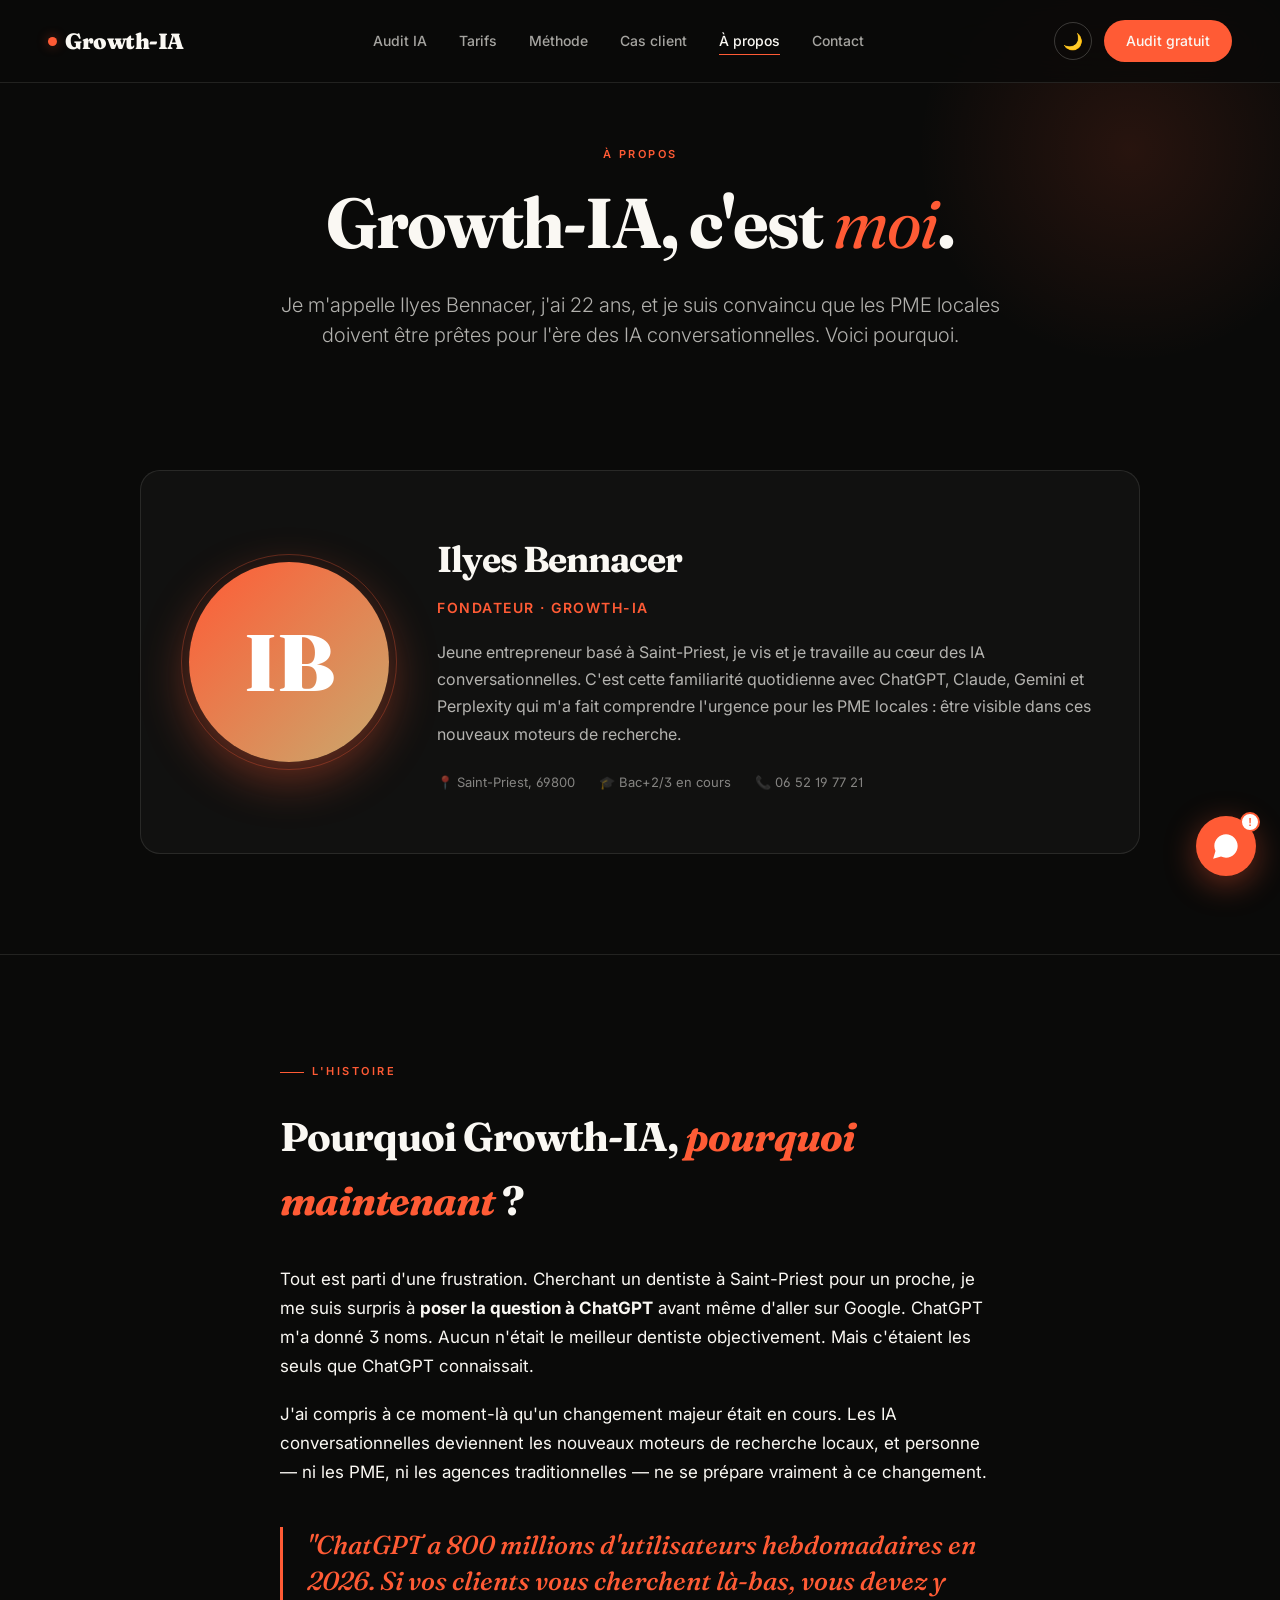
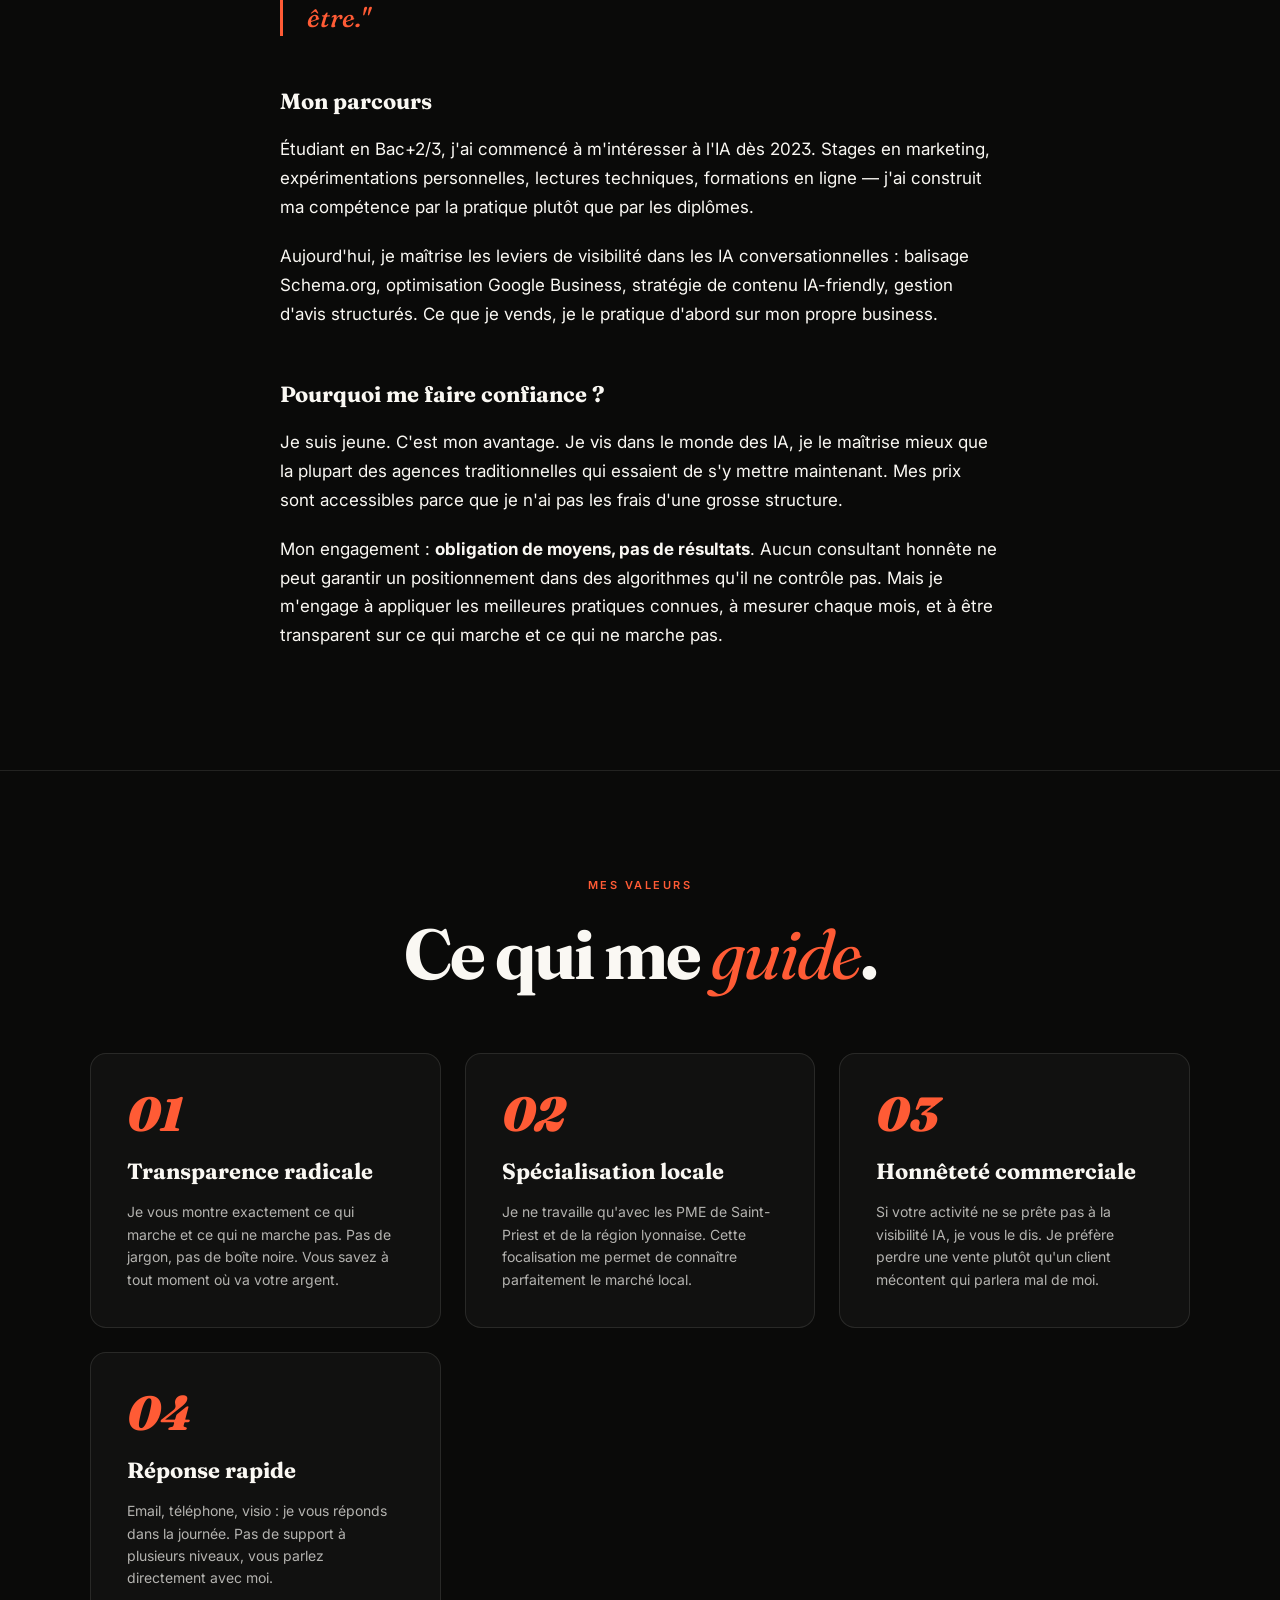
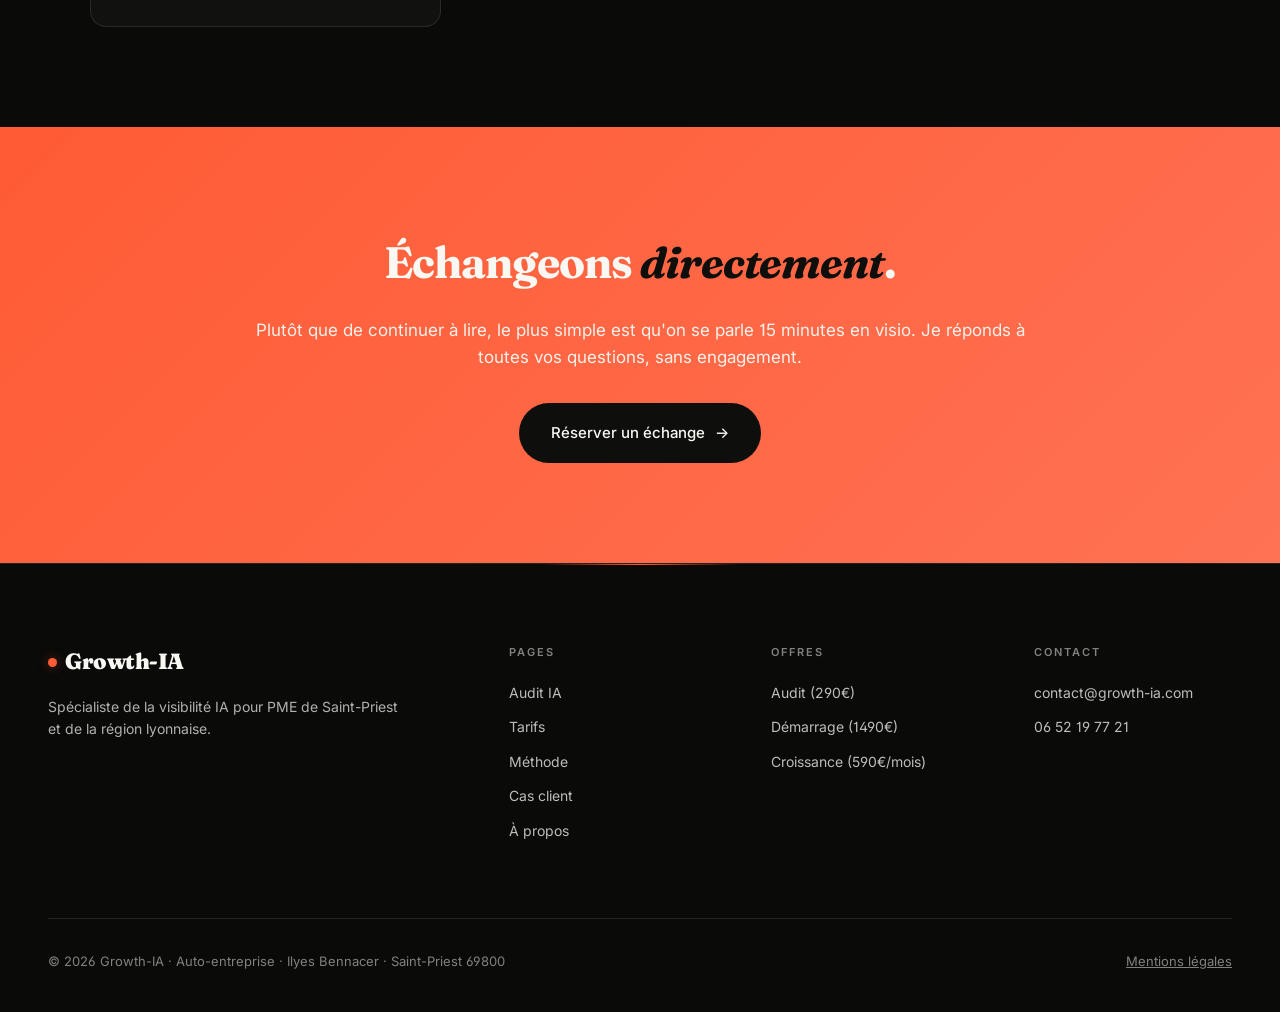
==== apropos.html @ a91853ff "V3" ====
<!DOCTYPE html>
<html lang="fr">
<head>
<meta charset="UTF-8">
<meta name="viewport" content="width=device-width, initial-scale=1.0">
<title>À propos · Growth-IA</title>
<meta name="description" content="Ilyes Bennacer, fondateur de Growth-IA. L'histoire d'un jeune entrepreneur passionné par la visibilité IA des PME.">
<link rel="icon" href="data:image/svg+xml,<svg xmlns=%22http://www.w3.org/2000/svg%22 viewBox=%220 0 100 100%22><circle cx=%2250%22 cy=%2250%22 r=%2240%22 fill=%22%23ff5b35%22/></svg>">
<link rel="preconnect" href="https://fonts.googleapis.com">
<link rel="preconnect" href="https://fonts.gstatic.com" crossorigin>
<link href="https://fonts.googleapis.com/css2?family=Fraunces:opsz,wght@9..144,400;9..144,500;9..144,700;9..144,900&family=Inter:wght@300;400;500;600&family=JetBrains+Mono:wght@400;500&display=swap" rel="stylesheet">
<link rel="stylesheet" href="styles.css">
<style>
.about-hero {
  padding: 140px 48px 60px;
  background: var(--bg);
  position: relative;
  overflow: hidden;
}
.about-hero::before {
  content: '';
  position: absolute;
  top: -100px; right: -100px;
  width: 500px; height: 500px;
  background: radial-gradient(circle, var(--accent-soft), transparent 60%);
  pointer-events: none;
}
.about-hero-content {
  max-width: 900px;
  margin: 0 auto;
  text-align: center;
  position: relative;
}

.founder-card {
  max-width: 1000px;
  margin: 60px auto 100px;
  padding: 0 48px;
  background: var(--bg-card);
  border: 1px solid var(--border);
  border-radius: 20px;
  padding: 60px 48px;
  display: grid;
  grid-template-columns: 200px 1fr;
  gap: 48px;
  align-items: center;
}
.founder-avatar {
  width: 200px; height: 200px;
  border-radius: 50%;
  background: linear-gradient(135deg, var(--accent), var(--gold));
  display: flex;
  align-items: center;
  justify-content: center;
  font-family: 'Fraunces', serif;
  font-size: 80px;
  font-weight: 900;
  color: white;
  position: relative;
  box-shadow: 0 16px 48px var(--accent-glow);
}
.founder-avatar::after {
  content: '';
  position: absolute;
  inset: -8px;
  border: 1px solid var(--accent);
  border-radius: 50%;
  opacity: 0.3;
}
.founder-info h2 {
  font-family: 'Fraunces', serif;
  font-size: 36px;
  font-weight: 700;
  margin-bottom: 8px;
  letter-spacing: -1px;
  color: var(--ink);
}
.founder-role {
  font-size: 14px;
  color: var(--accent);
  letter-spacing: 1.5px;
  text-transform: uppercase;
  font-weight: 600;
  margin-bottom: 20px;
}
.founder-bio {
  font-size: 16px;
  line-height: 1.7;
  color: var(--ink-soft);
  margin-bottom: 24px;
}
.founder-meta {
  display: flex;
  gap: 24px;
  flex-wrap: wrap;
  font-size: 13px;
  color: var(--ink-mute);
}
.founder-meta span { display: flex; align-items: center; gap: 8px; }

.story-section {
  padding: 100px 48px;
  background: var(--bg);
  border-top: 1px solid var(--border);
}
.story-content {
  max-width: 720px;
  margin: 0 auto;
}
.story-content h2 {
  font-family: 'Fraunces', serif;
  font-size: 40px;
  margin-bottom: 32px;
  letter-spacing: -1px;
  color: var(--ink);
}
.story-content h2 em { color: var(--accent); font-style: italic; }
.story-content h3 {
  font-family: 'Fraunces', serif;
  font-size: 22px;
  margin-top: 48px;
  margin-bottom: 16px;
  color: var(--ink);
}
.story-content p {
  font-size: 17px;
  line-height: 1.7;
  color: var(--ink);
  margin-bottom: 20px;
}
.story-content p strong { color: var(--ink); }
.story-pullquote {
  font-family: 'Fraunces', serif;
  font-size: 26px;
  line-height: 1.4;
  font-style: italic;
  color: var(--accent);
  border-left: 3px solid var(--accent);
  padding-left: 24px;
  margin: 40px 0;
  font-weight: 500;
}

.values-section {
  padding: 100px 48px;
  background: var(--bg);
  border-top: 1px solid var(--border);
}
.values-grid {
  max-width: 1100px;
  margin: 64px auto 0;
  display: grid;
  grid-template-columns: repeat(auto-fit, minmax(280px, 1fr));
  gap: 24px;
}
.value-card {
  background: var(--bg-card);
  border: 1px solid var(--border);
  padding: 36px;
  border-radius: 16px;
  transition: all 0.3s;
}
.value-card:hover {
  border-color: var(--accent);
  transform: translateY(-4px);
}
.value-card-icon {
  font-family: 'Fraunces', serif;
  font-size: 48px;
  font-style: italic;
  font-weight: 900;
  color: var(--accent);
  line-height: 1;
  margin-bottom: 16px;
}
.value-card h4 {
  font-family: 'Fraunces', serif;
  font-size: 22px;
  margin-bottom: 12px;
  color: var(--ink);
}
.value-card p {
  font-size: 14px;
  color: var(--ink-soft);
  line-height: 1.6;
}

.cta-final {
  padding: 100px 48px;
  background: linear-gradient(135deg, var(--accent), #ff7253);
  text-align: center;
}
.cta-final h2 {
  font-family: 'Fraunces', serif;
  font-size: 44px;
  color: #faf8f3;
  margin-bottom: 20px;
  letter-spacing: -1px;
}
.cta-final h2 em { color: #0e0e0c; font-style: italic; }
.cta-final p {
  color: rgba(250,248,243,0.95);
  font-size: 17px;
  margin-bottom: 32px;
}

@media (max-width: 768px) {
  .founder-card { grid-template-columns: 1fr; gap: 32px; padding: 40px 24px; text-align: center; }
  .founder-avatar { margin: 0 auto; }
  .founder-meta { justify-content: center; }
  .about-hero, .story-section, .values-section, .cta-final { padding-left: 20px; padding-right: 20px; }
}
</style>
</head>
<body>
<div class="scroll-progress" id="scrollProgress"></div>
<nav id="nav">
  <a href="index.html" class="logo"><span class="logo-dot"></span>Growth-IA</a>
  <ul class="nav-links" id="navLinks">
    <li><a href="audit.html">Audit IA</a></li>
    <li><a href="tarifs.html">Tarifs</a></li>
    <li><a href="methode.html">Méthode</a></li>
    <li><a href="cas-client.html">Cas client</a></li>
    <li><a href="apropos.html" class="active">À propos</a></li>
    <li><a href="contact.html">Contact</a></li>
  </ul>
  <div class="nav-actions">
    <button class="theme-toggle" id="themeToggle"><span class="icon-moon">🌙</span><span class="icon-sun">☀️</span></button>
    <a href="contact.html" class="cta-nav">Audit gratuit</a>
    <button class="menu-toggle">☰</button>
  </div>
</nav>

<section class="about-hero">
  <div class="about-hero-content">
    <div class="section-label fade-in" style="display: inline-block;">À propos</div>
    <h1 class="page-title fade-in">Growth-IA, c'est <em>moi</em>.</h1>
    <p class="page-hero-subtitle fade-in" style="margin: 0 auto;">Je m'appelle Ilyes Bennacer, j'ai 22 ans, et je suis convaincu que les PME locales doivent être prêtes pour l'ère des IA conversationnelles. Voici pourquoi.</p>
  </div>
</section>

<div class="founder-card fade-in">
  <div class="founder-avatar">IB</div>
  <div class="founder-info">
    <h2>Ilyes Bennacer</h2>
    <div class="founder-role">Fondateur · Growth-IA</div>
    <p class="founder-bio">
      Jeune entrepreneur basé à Saint-Priest, je vis et je travaille au cœur des IA conversationnelles. C'est cette familiarité quotidienne avec ChatGPT, Claude, Gemini et Perplexity qui m'a fait comprendre l'urgence pour les PME locales : être visible dans ces nouveaux moteurs de recherche.
    </p>
    <div class="founder-meta">
      <span>📍 Saint-Priest, 69800</span>
      <span>🎓 Bac+2/3 en cours</span>
      <span>📞 06 52 19 77 21</span>
    </div>
  </div>
</div>

<section class="story-section">
  <div class="story-content">
    <div class="section-label fade-in">L'histoire</div>
    <h2 class="fade-in">Pourquoi Growth-IA, <em>pourquoi maintenant</em> ?</h2>
    
    <p class="fade-in">Tout est parti d'une frustration. Cherchant un dentiste à Saint-Priest pour un proche, je me suis surpris à <strong>poser la question à ChatGPT</strong> avant même d'aller sur Google. ChatGPT m'a donné 3 noms. Aucun n'était le meilleur dentiste objectivement. Mais c'étaient les seuls que ChatGPT connaissait.</p>
    
    <p class="fade-in">J'ai compris à ce moment-là qu'un changement majeur était en cours. Les IA conversationnelles deviennent les nouveaux moteurs de recherche locaux, et personne — ni les PME, ni les agences traditionnelles — ne se prépare vraiment à ce changement.</p>
    
    <div class="story-pullquote fade-in">
      "ChatGPT a 800 millions d'utilisateurs hebdomadaires en 2026. Si vos clients vous cherchent là-bas, vous devez y être."
    </div>
    
    <h3 class="fade-in">Mon parcours</h3>
    
    <p class="fade-in">Étudiant en Bac+2/3, j'ai commencé à m'intéresser à l'IA dès 2023. Stages en marketing, expérimentations personnelles, lectures techniques, formations en ligne — j'ai construit ma compétence par la pratique plutôt que par les diplômes.</p>
    
    <p class="fade-in">Aujourd'hui, je maîtrise les leviers de visibilité dans les IA conversationnelles : balisage Schema.org, optimisation Google Business, stratégie de contenu IA-friendly, gestion d'avis structurés. Ce que je vends, je le pratique d'abord sur mon propre business.</p>
    
    <h3 class="fade-in">Pourquoi me faire confiance ?</h3>
    
    <p class="fade-in">Je suis jeune. C'est mon avantage. Je vis dans le monde des IA, je le maîtrise mieux que la plupart des agences traditionnelles qui essaient de s'y mettre maintenant. Mes prix sont accessibles parce que je n'ai pas les frais d'une grosse structure.</p>
    
    <p class="fade-in">Mon engagement : <strong>obligation de moyens, pas de résultats</strong>. Aucun consultant honnête ne peut garantir un positionnement dans des algorithmes qu'il ne contrôle pas. Mais je m'engage à appliquer les meilleures pratiques connues, à mesurer chaque mois, et à être transparent sur ce qui marche et ce qui ne marche pas.</p>
  </div>
</section>

<section class="values-section">
  <div style="max-width: 1100px; margin: 0 auto; text-align: center;">
    <div class="section-label fade-in" style="display: inline-block;">Mes valeurs</div>
    <h2 class="section-title fade-in">Ce qui me <em>guide</em>.</h2>
  </div>
  <div class="values-grid">
    <div class="value-card fade-in">
      <div class="value-card-icon">01</div>
      <h4>Transparence radicale</h4>
      <p>Je vous montre exactement ce qui marche et ce qui ne marche pas. Pas de jargon, pas de boîte noire. Vous savez à tout moment où va votre argent.</p>
    </div>
    <div class="value-card fade-in">
      <div class="value-card-icon">02</div>
      <h4>Spécialisation locale</h4>
      <p>Je ne travaille qu'avec les PME de Saint-Priest et de la région lyonnaise. Cette focalisation me permet de connaître parfaitement le marché local.</p>
    </div>
    <div class="value-card fade-in">
      <div class="value-card-icon">03</div>
      <h4>Honnêteté commerciale</h4>
      <p>Si votre activité ne se prête pas à la visibilité IA, je vous le dis. Je préfère perdre une vente plutôt qu'un client mécontent qui parlera mal de moi.</p>
    </div>
    <div class="value-card fade-in">
      <div class="value-card-icon">04</div>
      <h4>Réponse rapide</h4>
      <p>Email, téléphone, visio : je vous réponds dans la journée. Pas de support à plusieurs niveaux, vous parlez directement avec moi.</p>
    </div>
  </div>
</section>

<section class="cta-final">
  <div style="max-width: 800px; margin: 0 auto;">
    <h2>Échangeons <em>directement</em>.</h2>
    <p>Plutôt que de continuer à lire, le plus simple est qu'on se parle 15 minutes en visio. Je réponds à toutes vos questions, sans engagement.</p>
    <a href="contact.html" class="btn-primary" style="background: #0e0e0c; color: #faf8f3;">
      Réserver un échange <span>→</span>
    </a>
  </div>
</section>

<footer>
  <div class="footer-content">
    <div>
      <a href="index.html" class="logo" style="margin-bottom: 16px;"><span class="logo-dot"></span>Growth-IA</a>
      <p class="footer-brand">Spécialiste de la visibilité IA pour PME de Saint-Priest et de la région lyonnaise.</p>
    </div>
    <div class="footer-col"><h4>Pages</h4><a href="audit.html">Audit IA</a><a href="tarifs.html">Tarifs</a><a href="methode.html">Méthode</a><a href="cas-client.html">Cas client</a><a href="apropos.html">À propos</a></div>
    <div class="footer-col"><h4>Offres</h4><a href="tarifs.html#audit">Audit (290€)</a><a href="tarifs.html#demarrage">Démarrage (1490€)</a><a href="tarifs.html#croissance">Croissance (590€/mois)</a></div>
    <div class="footer-col"><h4>Contact</h4><a href="mailto:contact@growth-ia.com">contact@growth-ia.com</a><a href="tel:0652197721">06 52 19 77 21</a></div>
  </div>
  <div class="footer-bottom">
    <span>© 2026 Growth-IA · Auto-entreprise · Ilyes Bennacer · Saint-Priest 69800</span>
    <span><a href="mentions.html" style="color: inherit;">Mentions légales</a></span>
  </div>
</footer>

<button class="chat-bubble-trigger" id="chatTrigger"><svg viewBox="0 0 24 24"><path d="M12 2C6.48 2 2 6.48 2 12c0 1.54.36 3 .97 4.29L1 23l6.71-1.97C9 21.64 10.46 22 12 22h.01c5.52 0 10-4.48 10-10S17.52 2 12 2z"/></svg><span class="chat-badge" id="chatBadge">!</span></button>
<div class="chat-window" id="chatWindow">
  <div class="chat-header"><div class="chat-avatar-bot">G</div><div class="chat-header-info"><div class="name">Assistant Growth-IA</div><div class="status">En ligne · Réponse instantanée</div></div></div>
  <div class="chat-messages" id="chatMessages"></div>
  <div class="chat-typing" id="chatTyping"><span></span><span></span><span></span></div>
  <div class="chat-suggestions" id="chatSuggestions" style="display: none;"></div>
  <div class="chat-input-wrap"><input type="text" class="chat-input" id="chatInput" placeholder="Posez votre question..."><button class="chat-send" id="chatSend">→</button></div>
</div>
<script src="script.js"></script>
</body>
</html>
---- styles.css ----
/* ==========================================================================
   GROWTH-IA · STYLES V4
   Système de design : sombre/orange premium avec mode clair switchable
   ========================================================================== */

:root {
  /* Couleurs sombres (par défaut) */
  --bg: #0a0a09;
  --bg-elev: #15151200;
  --bg-card: rgba(250,248,243,0.03);
  --ink: #faf8f3;
  --ink-soft: rgba(250,248,243,0.7);
  --ink-mute: rgba(250,248,243,0.5);
  --border: rgba(250,248,243,0.1);
  --border-strong: rgba(250,248,243,0.2);
  --accent: #ff5b35;
  --accent-soft: rgba(255,91,53,0.12);
  --accent-glow: rgba(255,91,53,0.4);
  --gold: #c9a96e;
  --green: #10b981;
  --red: #ef4444;
  --yellow: #fbbf24;
  --grid: rgba(250,248,243,0.04);
  --paper: #faf8f3;
  --shadow-glow: 0 24px 60px rgba(255,91,53,0.15);
  --shadow-card: 0 4px 16px rgba(0,0,0,0.3);
}

/* Mode clair */
:root[data-theme="light"] {
  --bg: #faf8f3;
  --bg-elev: #ffffff;
  --bg-card: #ffffff;
  --ink: #0a0a09;
  --ink-soft: rgba(10,10,9,0.75);
  --ink-mute: rgba(10,10,9,0.5);
  --border: rgba(10,10,9,0.08);
  --border-strong: rgba(10,10,9,0.15);
  --accent: #e63d18;
  --accent-soft: rgba(230,61,24,0.08);
  --accent-glow: rgba(230,61,24,0.3);
  --grid: rgba(10,10,9,0.03);
  --paper: #ffffff;
  --shadow-glow: 0 24px 60px rgba(230,61,24,0.1);
  --shadow-card: 0 4px 16px rgba(10,10,9,0.06);
}

* { margin: 0; padding: 0; box-sizing: border-box; }
html { scroll-behavior: smooth; }
html, body { background: var(--bg); }

body {
  font-family: 'Inter', -apple-system, BlinkMacSystemFont, sans-serif;
  background: var(--bg);
  color: var(--ink);
  line-height: 1.6;
  font-weight: 400;
  overflow-x: hidden;
  transition: background 0.3s ease, color 0.3s ease;
  font-feature-settings: "ss01", "cv01";
}

.serif { font-family: 'Fraunces', 'Playfair Display', Georgia, serif; }
.mono { font-family: 'JetBrains Mono', monospace; }

::selection { background: var(--accent); color: var(--paper); }

/* ==========================================================================
   SCROLL PROGRESS
   ========================================================================== */
.scroll-progress {
  position: fixed;
  top: 0; left: 0;
  height: 2px;
  background: linear-gradient(90deg, var(--accent), #ff8c66);
  z-index: 1000;
  width: 0%;
  transition: width 0.1s;
  box-shadow: 0 0 8px var(--accent-glow);
}

/* ==========================================================================
   NAVIGATION
   ========================================================================== */
nav {
  position: fixed;
  top: 0; left: 0; right: 0;
  z-index: 100;
  padding: 20px 48px;
  display: flex;
  justify-content: space-between;
  align-items: center;
  background: color-mix(in srgb, var(--bg) 85%, transparent);
  backdrop-filter: blur(20px) saturate(180%);
  -webkit-backdrop-filter: blur(20px) saturate(180%);
  border-bottom: 1px solid var(--border);
  transition: padding 0.3s, background 0.3s;
}
nav.scrolled { padding: 14px 48px; }

.logo {
  font-family: 'Fraunces', serif;
  font-weight: 900;
  font-size: 22px;
  letter-spacing: -0.5px;
  color: var(--ink);
  text-decoration: none;
  display: flex;
  align-items: center;
  gap: 8px;
}
.logo-dot {
  width: 9px;
  height: 9px;
  background: var(--accent);
  border-radius: 50%;
  animation: pulse 2.5s infinite;
  box-shadow: 0 0 12px var(--accent-glow);
}
@keyframes pulse {
  0%, 100% { opacity: 1; transform: scale(1); }
  50% { opacity: 0.6; transform: scale(1.4); }
}

.nav-links {
  display: flex;
  gap: 32px;
  list-style: none;
}
.nav-links a {
  color: var(--ink);
  text-decoration: none;
  font-size: 14px;
  font-weight: 500;
  opacity: 0.65;
  transition: opacity 0.2s;
  position: relative;
}
.nav-links a:hover, .nav-links a.active { opacity: 1; }
.nav-links a::after {
  content: '';
  position: absolute;
  bottom: -6px; left: 0;
  width: 0; height: 1px;
  background: var(--accent);
  transition: width 0.3s;
}
.nav-links a:hover::after, .nav-links a.active::after { width: 100%; }

.nav-actions {
  display: flex;
  align-items: center;
  gap: 12px;
}

.theme-toggle {
  background: transparent;
  border: 1px solid var(--border-strong);
  color: var(--ink);
  width: 38px;
  height: 38px;
  border-radius: 50%;
  cursor: pointer;
  display: flex;
  align-items: center;
  justify-content: center;
  transition: all 0.3s;
  font-size: 16px;
}
.theme-toggle:hover {
  border-color: var(--accent);
  color: var(--accent);
  transform: rotate(15deg);
}
.theme-toggle .icon-sun { display: none; }
.theme-toggle .icon-moon { display: inline; }
:root[data-theme="light"] .theme-toggle .icon-sun { display: inline; }
:root[data-theme="light"] .theme-toggle .icon-moon { display: none; }

.cta-nav {
  background: var(--accent);
  color: var(--paper);
  padding: 10px 22px;
  border-radius: 100px;
  text-decoration: none;
  font-size: 14px;
  font-weight: 500;
  transition: all 0.3s;
  position: relative;
  overflow: hidden;
}
.cta-nav::before {
  content: '';
  position: absolute;
  inset: 0;
  background: linear-gradient(135deg, transparent 30%, rgba(255,255,255,0.15) 50%, transparent 70%);
  transform: translateX(-100%);
  transition: transform 0.6s;
}
.cta-nav:hover::before { transform: translateX(100%); }
.cta-nav:hover {
  background: #ff7253;
  transform: translateY(-1px);
  box-shadow: 0 8px 20px var(--accent-glow);
}

.menu-toggle {
  display: none;
  background: transparent;
  border: 1px solid var(--border-strong);
  color: var(--ink);
  padding: 8px 12px;
  border-radius: 8px;
  font-size: 18px;
  cursor: pointer;
}

/* ==========================================================================
   COMPOSANTS COMMUNS
   ========================================================================== */
.section-label {
  display: inline-flex;
  align-items: center;
  gap: 8px;
  font-size: 11px;
  font-weight: 600;
  letter-spacing: 2.5px;
  text-transform: uppercase;
  color: var(--accent);
  margin-bottom: 24px;
}
.section-label::before {
  content: '';
  width: 24px;
  height: 1px;
  background: var(--accent);
}

h1.page-title, h2.section-title {
  font-family: 'Fraunces', serif;
  font-size: clamp(40px, 5.5vw, 80px);
  font-weight: 700;
  letter-spacing: -2px;
  line-height: 1;
  margin-bottom: 32px;
  color: var(--ink);
}
h1.page-title em, h2.section-title em {
  font-style: italic;
  color: var(--accent);
  font-weight: 400;
}

.btn-primary {
  background: var(--accent);
  color: var(--paper);
  padding: 18px 32px;
  border-radius: 100px;
  text-decoration: none;
  font-weight: 500;
  font-size: 15px;
  transition: all 0.3s cubic-bezier(0.4, 0, 0.2, 1);
  display: inline-flex;
  align-items: center;
  gap: 10px;
  border: none;
  cursor: pointer;
  font-family: inherit;
  position: relative;
  overflow: hidden;
}
.btn-primary::before {
  content: '';
  position: absolute;
  top: 0; left: -100%;
  width: 100%; height: 100%;
  background: linear-gradient(90deg, transparent, rgba(255,255,255,0.2), transparent);
  transition: left 0.6s;
}
.btn-primary:hover::before { left: 100%; }
.btn-primary:hover {
  background: #ff7253;
  transform: translateY(-2px);
  box-shadow: 0 16px 40px var(--accent-glow);
}
.btn-primary span:last-child { transition: transform 0.3s; }
.btn-primary:hover span:last-child { transform: translateX(4px); }

.btn-secondary {
  color: var(--ink);
  text-decoration: none;
  font-weight: 500;
  font-size: 15px;
  padding: 18px 0;
  border-bottom: 1px solid var(--ink);
  transition: opacity 0.3s;
  display: inline-flex;
  align-items: center;
  gap: 8px;
}
.btn-secondary:hover { opacity: 0.7; }

.btn-ghost {
  background: var(--bg-card);
  color: var(--ink);
  padding: 14px 24px;
  border-radius: 100px;
  text-decoration: none;
  font-weight: 500;
  font-size: 14px;
  border: 1px solid var(--border-strong);
  transition: all 0.3s;
  display: inline-flex;
  align-items: center;
  gap: 8px;
}
.btn-ghost:hover {
  border-color: var(--accent);
  color: var(--accent);
}

/* ==========================================================================
   PAGE HERO (interne)
   ========================================================================== */
.page-hero {
  padding: 180px 48px 80px;
  position: relative;
  background: var(--bg);
  border-bottom: 1px solid var(--border);
  overflow: hidden;
}
.page-hero::before {
  content: '';
  position: absolute;
  top: -200px; right: -200px;
  width: 600px; height: 600px;
  background: radial-gradient(circle, var(--accent-soft), transparent 60%);
  pointer-events: none;
}
.page-hero-content { max-width: 1200px; margin: 0 auto; position: relative; }
.page-hero-subtitle {
  font-size: 20px;
  line-height: 1.5;
  max-width: 720px;
  color: var(--ink-soft);
  font-weight: 300;
}

/* ==========================================================================
   FOOTER
   ========================================================================== */
footer {
  background: var(--bg);
  color: var(--ink);
  padding: 80px 48px 40px;
  border-top: 1px solid var(--border);
  position: relative;
  overflow: hidden;
}
footer::before {
  content: '';
  position: absolute;
  top: 0; left: 50%;
  transform: translateX(-50%);
  width: 200px; height: 1px;
  background: linear-gradient(90deg, transparent, var(--accent), transparent);
}
.footer-content {
  max-width: 1200px;
  margin: 0 auto;
  display: grid;
  grid-template-columns: 2fr 1fr 1fr 1fr;
  gap: 64px;
  margin-bottom: 64px;
}
.footer-brand {
  font-size: 14px;
  color: var(--ink-soft);
  line-height: 1.6;
  max-width: 360px;
}
.footer-col h4 {
  font-size: 11px;
  text-transform: uppercase;
  letter-spacing: 2px;
  margin-bottom: 20px;
  color: var(--ink-mute);
  font-weight: 600;
}
.footer-col a {
  display: block;
  color: var(--ink);
  text-decoration: none;
  font-size: 14px;
  margin-bottom: 12px;
  opacity: 0.75;
  transition: opacity 0.2s, transform 0.2s;
}
.footer-col a:hover { opacity: 1; transform: translateX(2px); }
.footer-bottom {
  max-width: 1200px;
  margin: 0 auto;
  padding-top: 32px;
  border-top: 1px solid var(--border);
  display: flex;
  justify-content: space-between;
  font-size: 13px;
  color: var(--ink-mute);
  flex-wrap: wrap;
  gap: 16px;
}

/* ==========================================================================
   ANIMATIONS REVEAL
   ========================================================================== */
.fade-in {
  opacity: 0;
  transform: translateY(24px);
  transition: opacity 0.8s cubic-bezier(0.4, 0, 0.2, 1), transform 0.8s cubic-bezier(0.4, 0, 0.2, 1);
}
.fade-in.visible { opacity: 1; transform: translateY(0); }

.slide-in-left {
  opacity: 0;
  transform: translateX(-30px);
  transition: opacity 0.8s ease, transform 0.8s ease;
}
.slide-in-left.visible { opacity: 1; transform: translateX(0); }

.slide-in-right {
  opacity: 0;
  transform: translateX(30px);
  transition: opacity 0.8s ease, transform 0.8s ease;
}
.slide-in-right.visible { opacity: 1; transform: translateX(0); }

.scale-in {
  opacity: 0;
  transform: scale(0.9);
  transition: opacity 0.8s ease, transform 0.8s ease;
}
.scale-in.visible { opacity: 1; transform: scale(1); }

/* ==========================================================================
   CHATBOT FLOTTANT
   ========================================================================== */
.chat-bubble-trigger {
  position: fixed;
  bottom: 24px;
  right: 24px;
  z-index: 90;
  width: 60px;
  height: 60px;
  background: var(--accent);
  border-radius: 50%;
  border: none;
  cursor: pointer;
  display: flex;
  align-items: center;
  justify-content: center;
  box-shadow: 0 8px 32px var(--accent-glow);
  transition: all 0.3s;
  animation: chatPulse 2.5s infinite;
}
@keyframes chatPulse {
  0%, 100% { box-shadow: 0 8px 32px var(--accent-glow), 0 0 0 0 var(--accent-glow); }
  50% { box-shadow: 0 8px 32px var(--accent-glow), 0 0 0 16px transparent; }
}
.chat-bubble-trigger:hover { transform: scale(1.08); }
.chat-bubble-trigger svg { width: 28px; height: 28px; fill: white; transition: transform 0.3s; }
.chat-bubble-trigger.open svg { transform: rotate(180deg); }
.chat-bubble-trigger .chat-badge {
  position: absolute;
  top: -4px; right: -4px;
  background: white;
  color: var(--accent);
  font-size: 11px;
  font-weight: 700;
  width: 20px;
  height: 20px;
  border-radius: 50%;
  display: flex;
  align-items: center;
  justify-content: center;
  border: 2px solid var(--accent);
}

.chat-window {
  position: fixed;
  bottom: 100px;
  right: 24px;
  z-index: 91;
  width: 380px;
  max-width: calc(100vw - 48px);
  height: 560px;
  max-height: calc(100vh - 140px);
  background: #ffffff;
  border-radius: 16px;
  box-shadow: 0 24px 60px rgba(0, 0, 0, 0.4);
  display: none;
  flex-direction: column;
  overflow: hidden;
  animation: chatSlideUp 0.3s ease;
}
.chat-window.open { display: flex; }
@keyframes chatSlideUp {
  from { opacity: 0; transform: translateY(20px); }
  to { opacity: 1; transform: translateY(0); }
}

.chat-header {
  background: #0a0a09;
  color: #faf8f3;
  padding: 20px;
  display: flex;
  align-items: center;
  gap: 12px;
}
.chat-avatar-bot {
  width: 40px;
  height: 40px;
  background: #ff5b35;
  border-radius: 50%;
  display: flex;
  align-items: center;
  justify-content: center;
  font-family: 'Fraunces', serif;
  font-weight: 900;
  font-size: 18px;
  position: relative;
  color: white;
}
.chat-avatar-bot::after {
  content: '';
  position: absolute;
  bottom: 2px; right: 2px;
  width: 10px;
  height: 10px;
  background: #10b981;
  border-radius: 50%;
  border: 2px solid #0a0a09;
}
.chat-header-info .name { font-weight: 600; font-size: 15px; }
.chat-header-info .status { font-size: 12px; opacity: 0.7; }

.chat-messages {
  flex: 1;
  overflow-y: auto;
  padding: 20px;
  display: flex;
  flex-direction: column;
  gap: 12px;
  background: #faf8f3;
  color: #0a0a09;
}
.chat-msg {
  max-width: 85%;
  padding: 12px 16px;
  border-radius: 16px;
  font-size: 14px;
  line-height: 1.5;
  word-wrap: break-word;
  animation: msgIn 0.3s ease;
}
@keyframes msgIn {
  from { opacity: 0; transform: translateY(10px); }
  to { opacity: 1; transform: translateY(0); }
}
.chat-msg.bot {
  background: rgba(10, 10, 9, 0.06);
  align-self: flex-start;
  border-bottom-left-radius: 4px;
}
.chat-msg.user {
  background: #0a0a09;
  color: #faf8f3;
  align-self: flex-end;
  border-bottom-right-radius: 4px;
}
.chat-msg.error {
  background: #fee;
  color: #c00;
  align-self: flex-start;
  font-size: 13px;
}

.chat-typing {
  align-self: flex-start;
  background: rgba(10, 10, 9, 0.06);
  padding: 12px 16px;
  border-radius: 16px;
  border-bottom-left-radius: 4px;
  display: none;
}
.chat-typing.show { display: flex; gap: 4px; }
.chat-typing span {
  width: 6px; height: 6px;
  background: rgba(10,10,9,0.5);
  border-radius: 50%;
  animation: typing 1.4s infinite;
}
.chat-typing span:nth-child(2) { animation-delay: 0.2s; }
.chat-typing span:nth-child(3) { animation-delay: 0.4s; }
@keyframes typing {
  0%, 60%, 100% { transform: translateY(0); opacity: 0.5; }
  30% { transform: translateY(-6px); opacity: 1; }
}

.chat-suggestions {
  padding: 12px 20px;
  display: flex;
  flex-wrap: wrap;
  gap: 8px;
  border-top: 1px solid rgba(10,10,9,0.08);
  background: #faf8f3;
}
.chat-suggestion {
  background: rgba(255,91,53,0.1);
  border: 1px solid rgba(255,91,53,0.3);
  color: #ff5b35;
  padding: 6px 12px;
  border-radius: 100px;
  font-size: 12px;
  cursor: pointer;
  font-family: inherit;
  transition: all 0.2s;
}
.chat-suggestion:hover { background: #ff5b35; color: white; }

.chat-input-wrap {
  padding: 16px 20px;
  border-top: 1px solid rgba(10,10,9,0.08);
  background: #faf8f3;
  display: flex;
  gap: 8px;
}
.chat-input {
  flex: 1;
  padding: 12px 16px;
  border: 1px solid rgba(10,10,9,0.15);
  border-radius: 100px;
  font-size: 14px;
  font-family: inherit;
  outline: none;
  background: white;
  color: #0a0a09;
}
.chat-input:focus { border-color: #ff5b35; }
.chat-send {
  background: #ff5b35;
  border: none;
  color: white;
  width: 44px;
  height: 44px;
  border-radius: 50%;
  cursor: pointer;
  font-size: 18px;
  transition: all 0.2s;
}
.chat-send:hover { background: #ff7253; transform: rotate(-15deg); }
.chat-send:disabled { opacity: 0.5; cursor: not-allowed; }

/* ==========================================================================
   RESPONSIVE
   ========================================================================== */
@media (max-width: 768px) {
  nav { padding: 16px 20px; }
  nav.scrolled { padding: 12px 20px; }
  .nav-links { display: none; }
  .menu-toggle { display: block; }
  .nav-links.mobile-open {
    display: flex;
    position: absolute;
    top: 100%;
    left: 0; right: 0;
    background: color-mix(in srgb, var(--bg) 98%, transparent);
    backdrop-filter: blur(20px);
    flex-direction: column;
    padding: 24px;
    gap: 20px;
    border-top: 1px solid var(--border);
  }
  .page-hero { padding: 140px 20px 60px; }
  .footer-content { grid-template-columns: 1fr; gap: 40px; }
  footer { padding: 60px 20px 30px; }
  .chat-bubble-trigger { bottom: 16px; right: 16px; width: 56px; height: 56px; }
  .chat-window { bottom: 84px; right: 16px; width: calc(100vw - 32px); height: calc(100vh - 110px); }
}
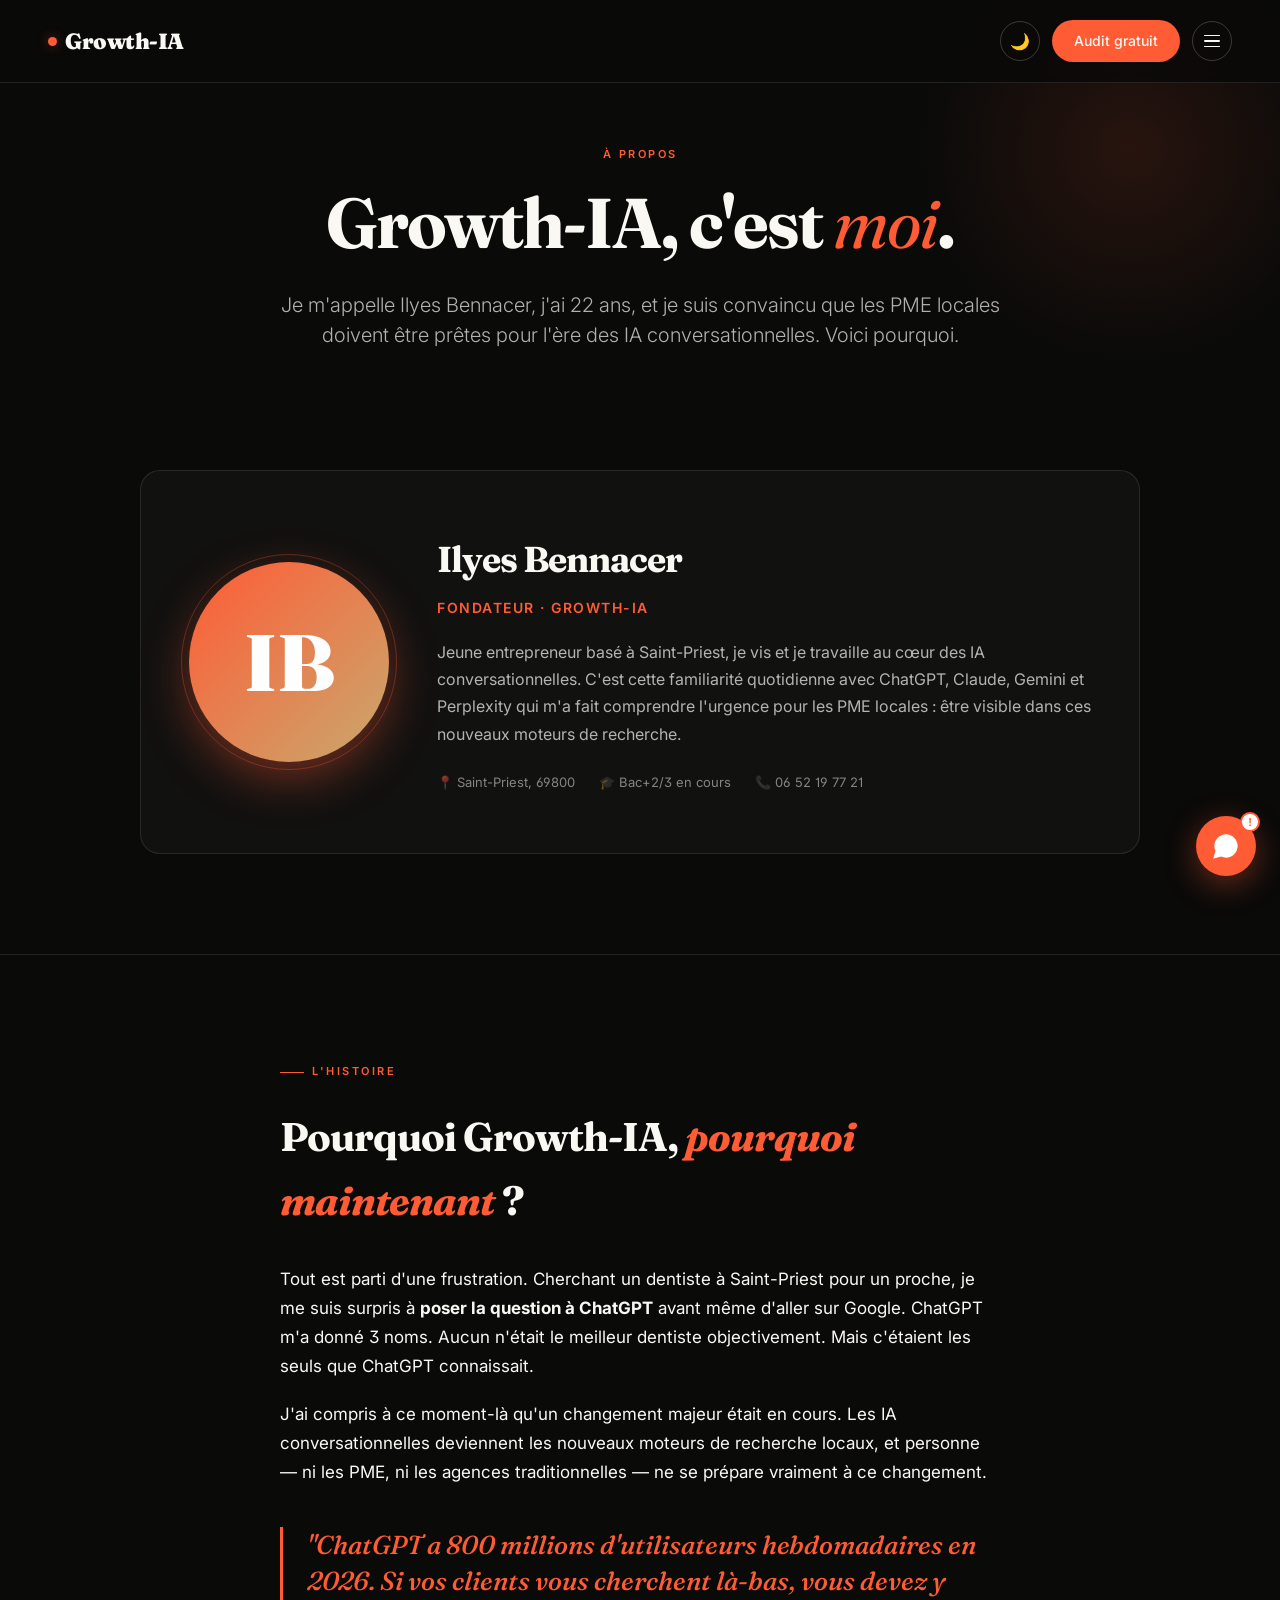
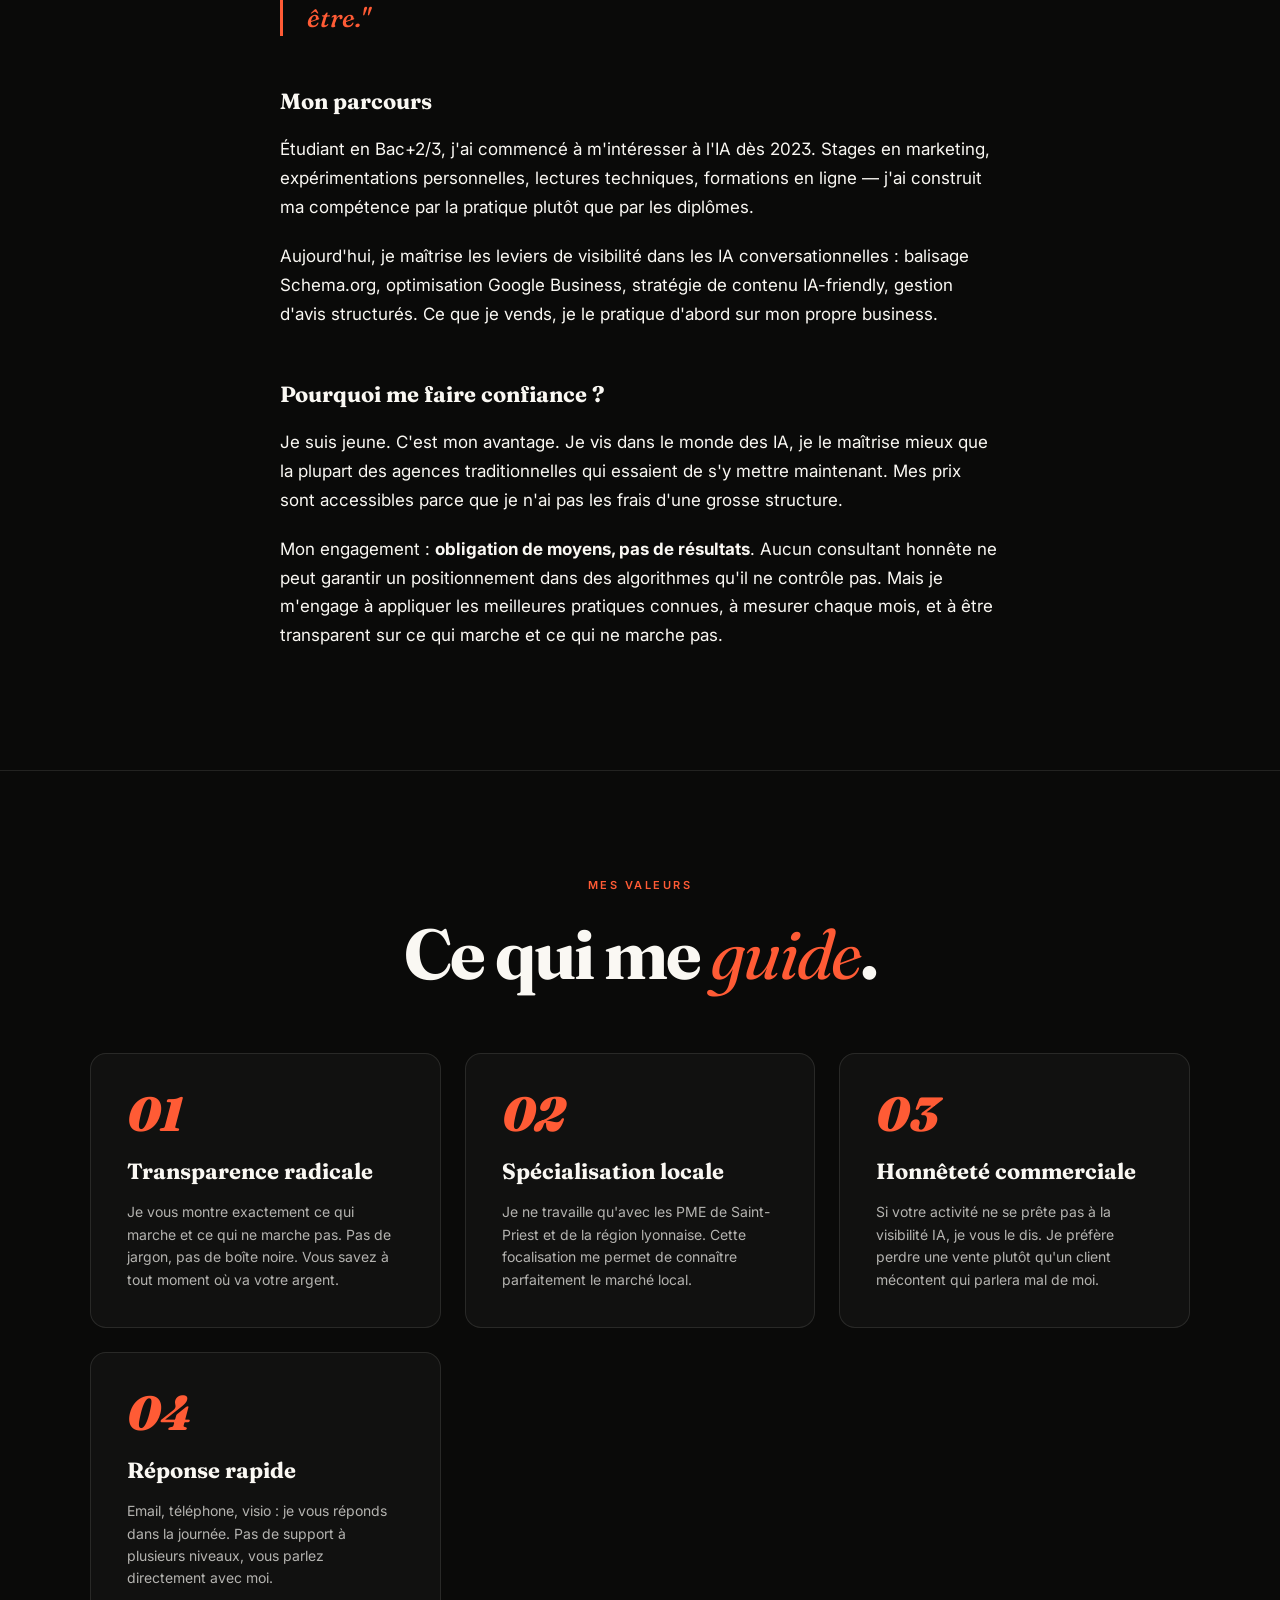
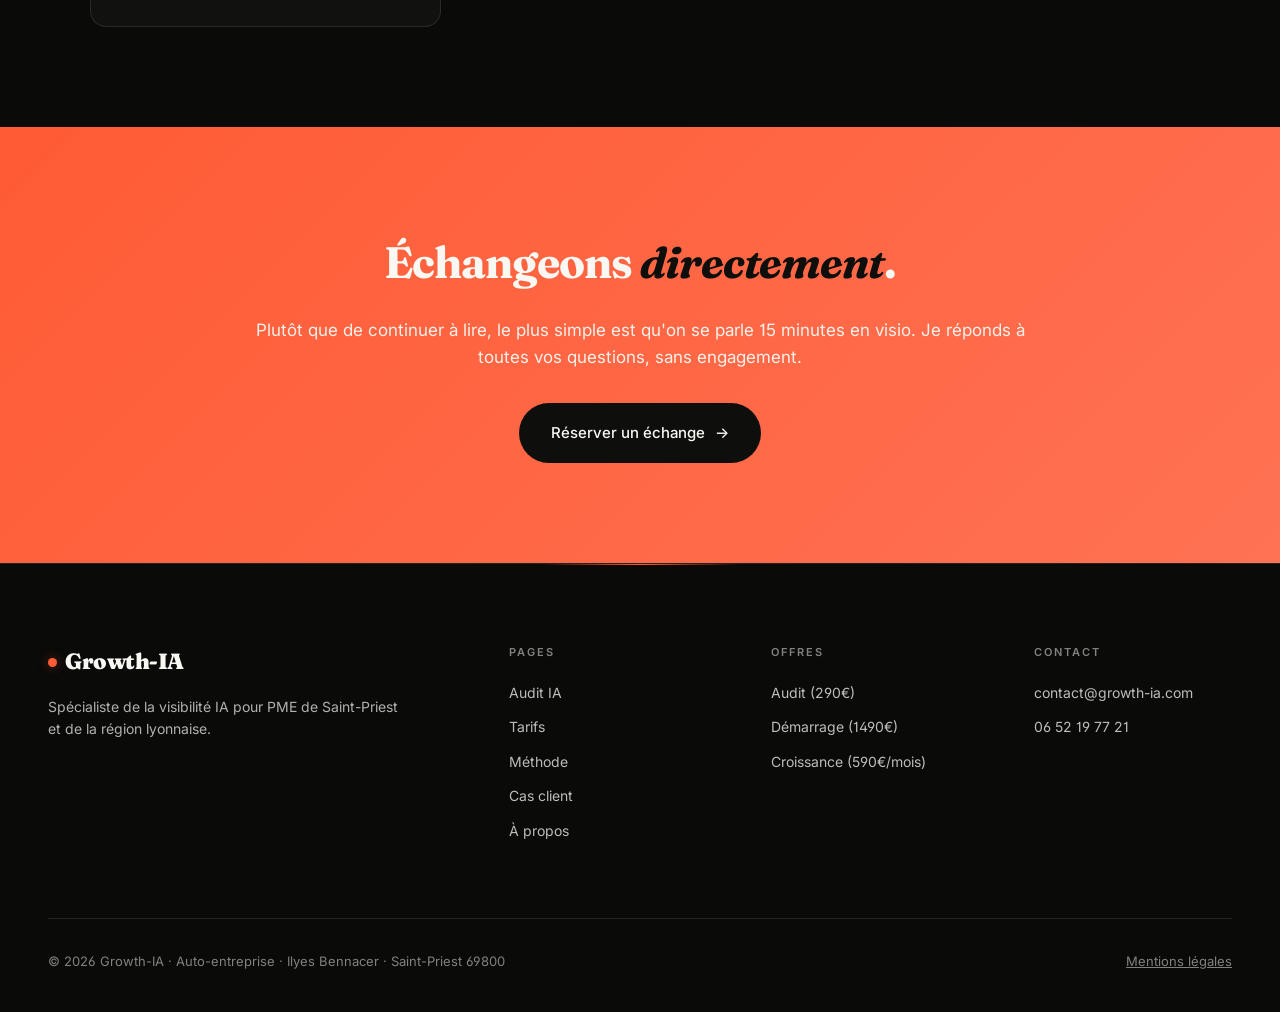
==== commit 6e2f4e85: "final" ====
--- a/apropos.html
+++ b/apropos.html
@@ -215,21 +215,44 @@
 <body>
 <div class="scroll-progress" id="scrollProgress"></div>
 <nav id="nav">
-  <a href="index.html" class="logo"><span class="logo-dot"></span>Growth-IA</a>
-  <ul class="nav-links" id="navLinks">
+  <a href="index.html" class="logo">
+    <span class="logo-dot"></span>
+    Growth-IA
+  </a>
+  <div class="nav-actions">
+    <button class="theme-toggle" id="themeToggle" aria-label="Changer de thème">
+      <span class="icon-moon">🌙</span>
+      <span class="icon-sun">☀️</span>
+    </button>
+    <a href="contact.html" class="cta-nav">Audit gratuit</a>
+    <button class="menu-toggle" aria-label="Ouvrir le menu">
+      <span class="menu-toggle-icon"><span></span><span></span><span></span></span>
+    </button>
+  </div>
+</nav>
+
+<div class="nav-overlay" id="navOverlay"></div>
+
+<aside class="nav-panel" id="navPanel">
+  <ul class="nav-links">
+    <li><a href="index.html">Accueil</a></li>
     <li><a href="audit.html">Audit IA</a></li>
     <li><a href="tarifs.html">Tarifs</a></li>
     <li><a href="methode.html">Méthode</a></li>
     <li><a href="cas-client.html">Cas client</a></li>
+    <li><a href="blog.html">Blog</a></li>
     <li><a href="apropos.html" class="active">À propos</a></li>
     <li><a href="contact.html">Contact</a></li>
   </ul>
-  <div class="nav-actions">
-    <button class="theme-toggle" id="themeToggle"><span class="icon-moon">🌙</span><span class="icon-sun">☀️</span></button>
-    <a href="contact.html" class="cta-nav">Audit gratuit</a>
-    <button class="menu-toggle">☰</button>
-  </div>
-</nav>
+  <div class="nav-panel-footer">
+    <div class="nav-panel-footer-label">Contact direct</div>
+    <div class="nav-panel-footer-contact">
+      <a href="mailto:contact@growth-ia.com">contact@growth-ia.com</a>
+      <a href="tel:0652197721">06 52 19 77 21</a>
+      <a href="https://growth-ia.com">growth-ia.com</a>
+    </div>
+  </div>
+</aside>
 
 <section class="about-hero">
   <div class="about-hero-content">
--- a/styles.css
+++ b/styles.css
@@ -80,7 +80,7 @@
 }
 
 /* ==========================================================================
-   NAVIGATION
+   NAVIGATION V4.1 — Menu hamburger toujours visible (style Linear/Stripe)
    ========================================================================== */
 nav {
   position: fixed;
@@ -108,6 +108,7 @@
   display: flex;
   align-items: center;
   gap: 8px;
+  z-index: 101;
 }
 .logo-dot {
   width: 9px;
@@ -122,43 +123,19 @@
   50% { opacity: 0.6; transform: scale(1.4); }
 }
 
-.nav-links {
-  display: flex;
-  gap: 32px;
-  list-style: none;
-}
-.nav-links a {
-  color: var(--ink);
-  text-decoration: none;
-  font-size: 14px;
-  font-weight: 500;
-  opacity: 0.65;
-  transition: opacity 0.2s;
-  position: relative;
-}
-.nav-links a:hover, .nav-links a.active { opacity: 1; }
-.nav-links a::after {
-  content: '';
-  position: absolute;
-  bottom: -6px; left: 0;
-  width: 0; height: 1px;
-  background: var(--accent);
-  transition: width 0.3s;
-}
-.nav-links a:hover::after, .nav-links a.active::after { width: 100%; }
-
 .nav-actions {
   display: flex;
   align-items: center;
   gap: 12px;
+  z-index: 101;
 }
 
 .theme-toggle {
   background: transparent;
   border: 1px solid var(--border-strong);
   color: var(--ink);
-  width: 38px;
-  height: 38px;
+  width: 40px;
+  height: 40px;
   border-radius: 50%;
   cursor: pointer;
   display: flex;
@@ -204,15 +181,174 @@
   box-shadow: 0 8px 20px var(--accent-glow);
 }
 
+/* MENU TOGGLE - toujours visible */
 .menu-toggle {
-  display: none;
   background: transparent;
   border: 1px solid var(--border-strong);
   color: var(--ink);
-  padding: 8px 12px;
-  border-radius: 8px;
-  font-size: 18px;
+  width: 40px;
+  height: 40px;
+  border-radius: 50%;
   cursor: pointer;
+  display: flex;
+  align-items: center;
+  justify-content: center;
+  transition: all 0.3s;
+  padding: 0;
+  font-family: inherit;
+}
+.menu-toggle:hover {
+  border-color: var(--accent);
+  color: var(--accent);
+}
+.menu-toggle-icon {
+  display: flex;
+  flex-direction: column;
+  gap: 4px;
+}
+.menu-toggle-icon span {
+  display: block;
+  width: 16px;
+  height: 1.5px;
+  background: currentColor;
+  border-radius: 2px;
+  transition: all 0.3s;
+}
+.menu-toggle.open .menu-toggle-icon span:nth-child(1) {
+  transform: translateY(5.5px) rotate(45deg);
+}
+.menu-toggle.open .menu-toggle-icon span:nth-child(2) {
+  opacity: 0;
+}
+.menu-toggle.open .menu-toggle-icon span:nth-child(3) {
+  transform: translateY(-5.5px) rotate(-45deg);
+}
+
+/* PANEL MENU SLIDE-IN */
+.nav-overlay {
+  position: fixed;
+  inset: 0;
+  background: rgba(0,0,0,0.5);
+  backdrop-filter: blur(8px);
+  z-index: 99;
+  opacity: 0;
+  pointer-events: none;
+  transition: opacity 0.3s;
+}
+.nav-overlay.open {
+  opacity: 1;
+  pointer-events: auto;
+}
+
+.nav-panel {
+  position: fixed;
+  top: 0;
+  right: 0;
+  width: 420px;
+  max-width: 90vw;
+  height: 100vh;
+  background: var(--bg);
+  border-left: 1px solid var(--border);
+  z-index: 100;
+  padding: 100px 48px 48px;
+  transform: translateX(100%);
+  transition: transform 0.5s cubic-bezier(0.4, 0, 0.2, 1);
+  display: flex;
+  flex-direction: column;
+  overflow-y: auto;
+}
+.nav-panel.open {
+  transform: translateX(0);
+}
+
+.nav-links {
+  list-style: none;
+  display: flex;
+  flex-direction: column;
+  gap: 4px;
+  margin-bottom: 48px;
+}
+.nav-links li {
+  border-bottom: 1px solid var(--border);
+}
+.nav-links li:last-child { border-bottom: none; }
+.nav-links a {
+  color: var(--ink);
+  text-decoration: none;
+  font-family: 'Fraunces', serif;
+  font-size: 28px;
+  font-weight: 700;
+  letter-spacing: -0.5px;
+  padding: 16px 0;
+  display: flex;
+  align-items: center;
+  justify-content: space-between;
+  transition: all 0.3s;
+  opacity: 0;
+  transform: translateX(20px);
+}
+.nav-panel.open .nav-links a {
+  opacity: 1;
+  transform: translateX(0);
+}
+.nav-panel.open .nav-links li:nth-child(1) a { transition-delay: 0.1s; }
+.nav-panel.open .nav-links li:nth-child(2) a { transition-delay: 0.15s; }
+.nav-panel.open .nav-links li:nth-child(3) a { transition-delay: 0.2s; }
+.nav-panel.open .nav-links li:nth-child(4) a { transition-delay: 0.25s; }
+.nav-panel.open .nav-links li:nth-child(5) a { transition-delay: 0.3s; }
+.nav-panel.open .nav-links li:nth-child(6) a { transition-delay: 0.35s; }
+.nav-links a::after {
+  content: '→';
+  color: var(--accent);
+  font-family: 'Inter', sans-serif;
+  font-size: 22px;
+  opacity: 0;
+  transform: translateX(-10px);
+  transition: all 0.3s;
+}
+.nav-links a:hover {
+  color: var(--accent);
+  padding-left: 12px;
+}
+.nav-links a:hover::after,
+.nav-links a.active::after {
+  opacity: 1;
+  transform: translateX(0);
+}
+.nav-links a.active { color: var(--accent); }
+
+.nav-panel-footer {
+  margin-top: auto;
+  padding-top: 32px;
+  border-top: 1px solid var(--border);
+}
+.nav-panel-footer-label {
+  font-size: 11px;
+  letter-spacing: 2px;
+  text-transform: uppercase;
+  color: var(--ink-mute);
+  margin-bottom: 16px;
+}
+.nav-panel-footer-contact {
+  display: flex;
+  flex-direction: column;
+  gap: 8px;
+}
+.nav-panel-footer-contact a {
+  color: var(--ink);
+  text-decoration: none;
+  font-size: 14px;
+  opacity: 0.75;
+  transition: opacity 0.2s;
+}
+.nav-panel-footer-contact a:hover { opacity: 1; color: var(--accent); }
+
+@media (max-width: 768px) {
+  nav { padding: 16px 20px; }
+  nav.scrolled { padding: 12px 20px; }
+  .nav-panel { padding: 80px 24px 24px; }
+  .nav-links a { font-size: 22px; }
+  .cta-nav { display: none; }
 }
 
 /* ==========================================================================
@@ -664,22 +800,6 @@
    RESPONSIVE
    ========================================================================== */
 @media (max-width: 768px) {
-  nav { padding: 16px 20px; }
-  nav.scrolled { padding: 12px 20px; }
-  .nav-links { display: none; }
-  .menu-toggle { display: block; }
-  .nav-links.mobile-open {
-    display: flex;
-    position: absolute;
-    top: 100%;
-    left: 0; right: 0;
-    background: color-mix(in srgb, var(--bg) 98%, transparent);
-    backdrop-filter: blur(20px);
-    flex-direction: column;
-    padding: 24px;
-    gap: 20px;
-    border-top: 1px solid var(--border);
-  }
   .page-hero { padding: 140px 20px 60px; }
   .footer-content { grid-template-columns: 1fr; gap: 40px; }
   footer { padding: 60px 20px 30px; }
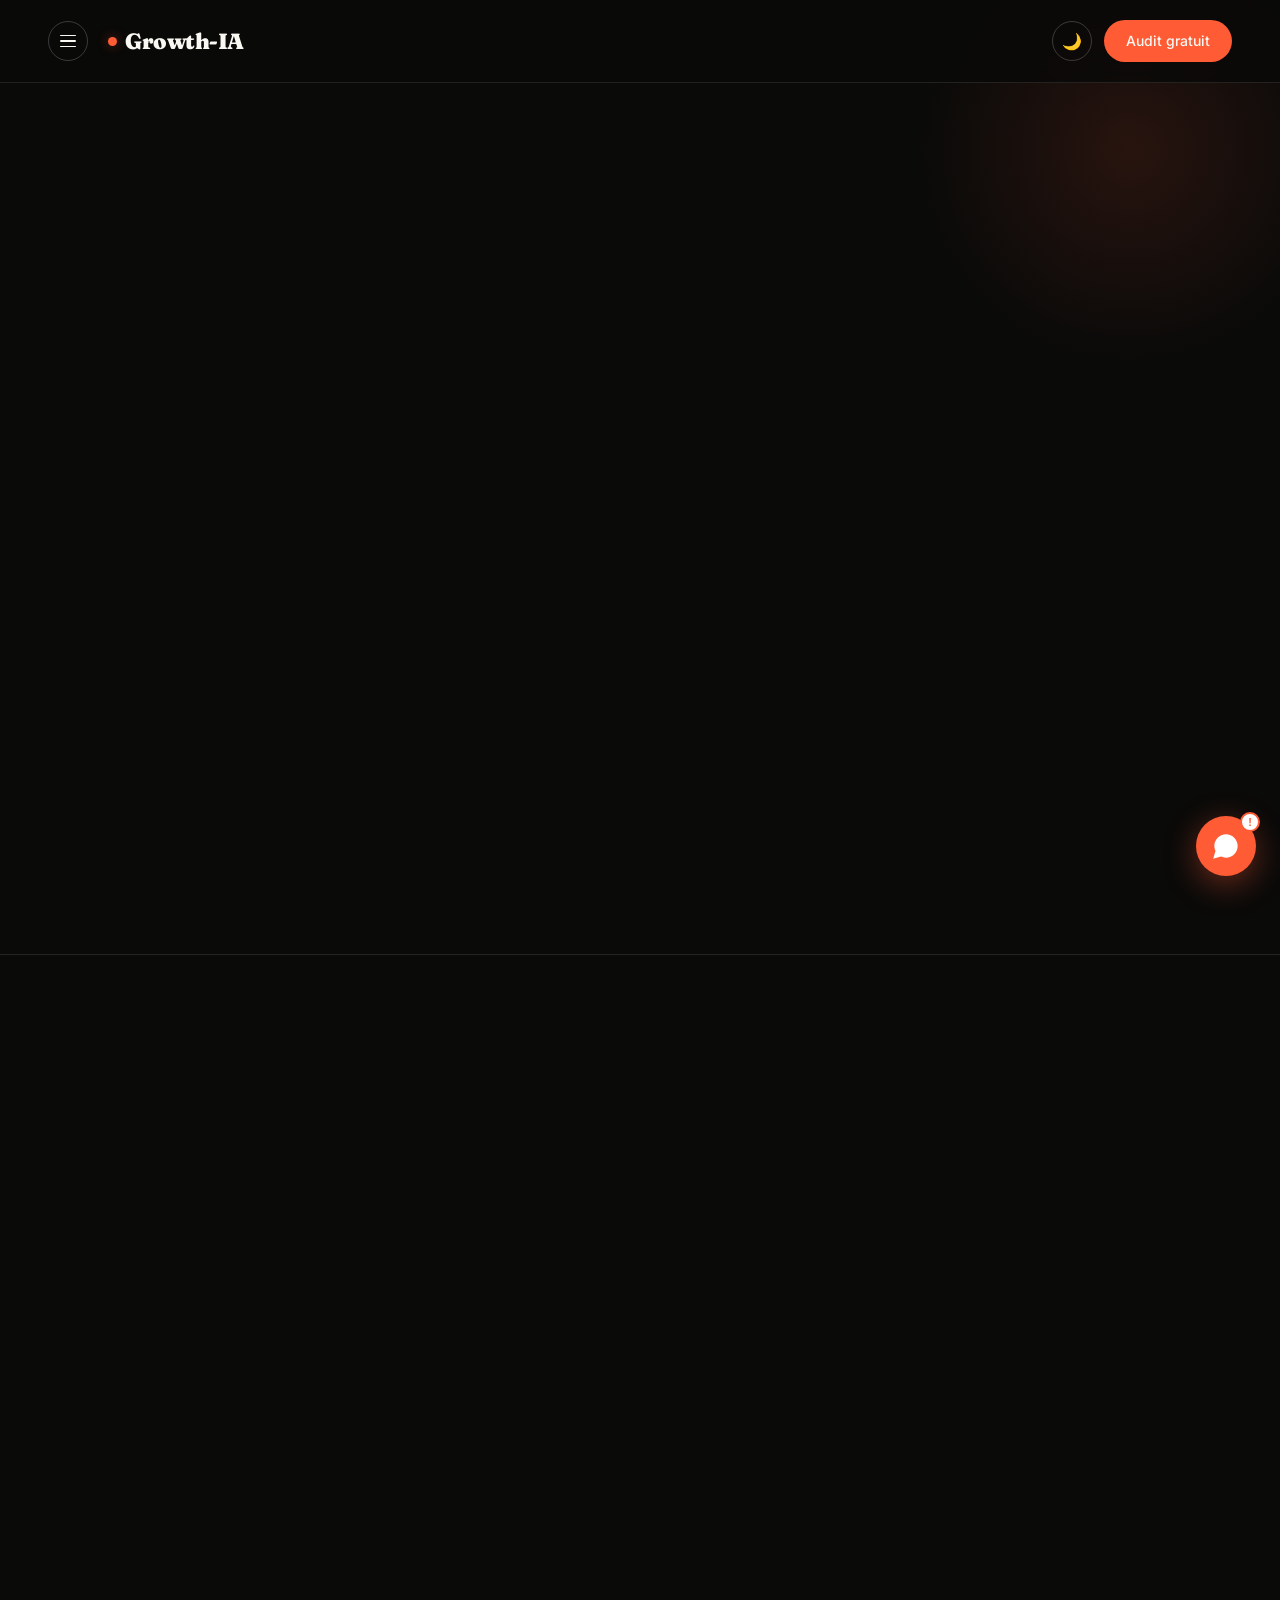
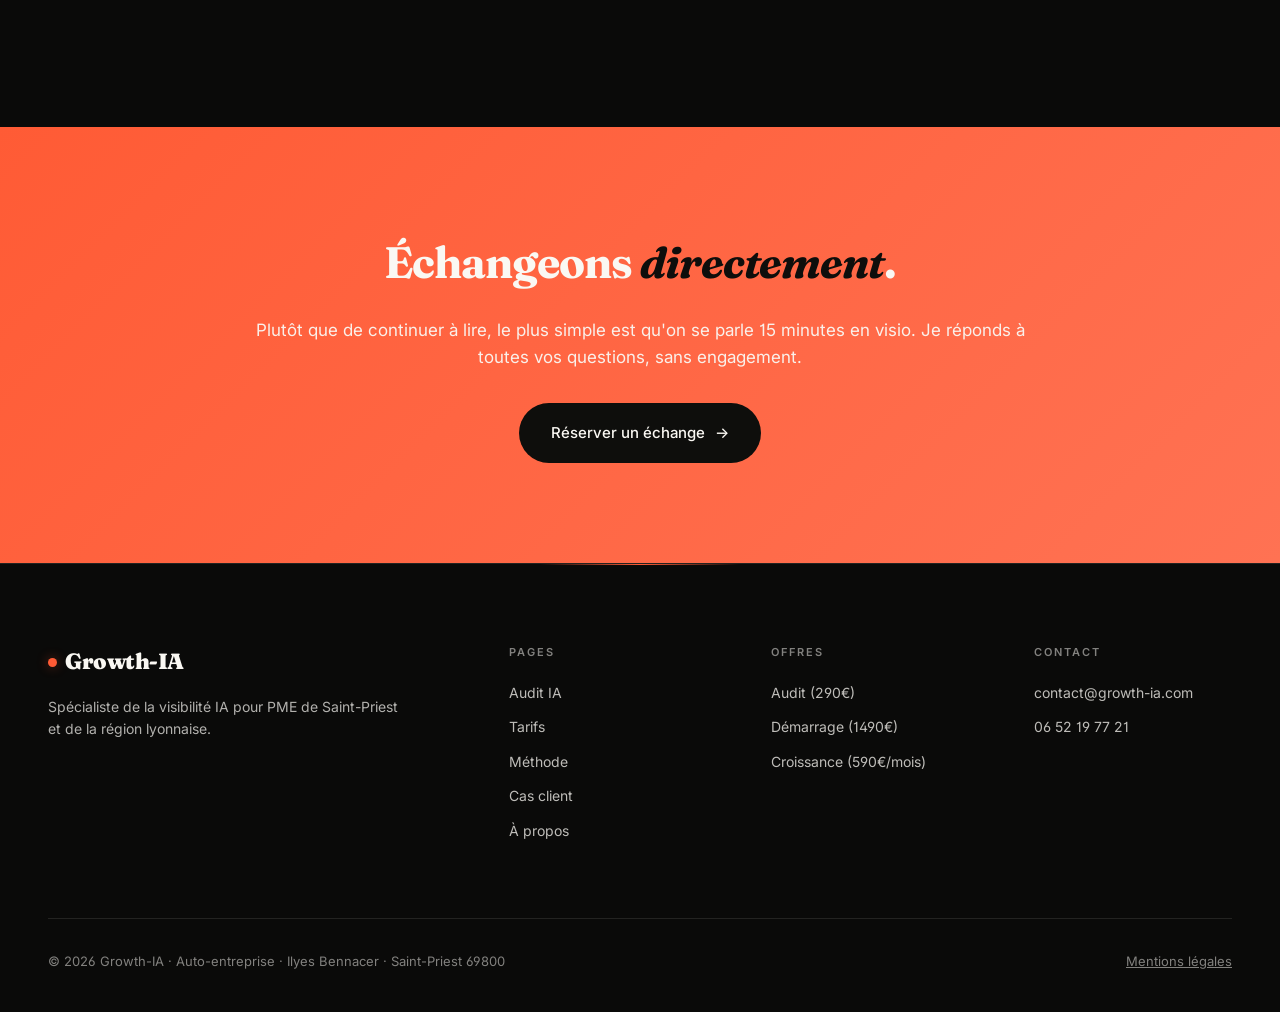
==== commit 7d5a2dbf: "final.." ====
--- a/apropos.html
+++ b/apropos.html
@@ -215,19 +215,21 @@
 <body>
 <div class="scroll-progress" id="scrollProgress"></div>
 <nav id="nav">
-  <a href="index.html" class="logo">
+  <div class="nav-left">
+    <button class="menu-toggle" aria-label="Ouvrir le menu">
+      <span class="menu-toggle-icon"><span></span><span></span><span></span></span>
+    </button>
+    <a href="index.html" class="logo">
     <span class="logo-dot"></span>
     Growth-IA
   </a>
+  </div>
   <div class="nav-actions">
     <button class="theme-toggle" id="themeToggle" aria-label="Changer de thème">
       <span class="icon-moon">🌙</span>
       <span class="icon-sun">☀️</span>
     </button>
     <a href="contact.html" class="cta-nav">Audit gratuit</a>
-    <button class="menu-toggle" aria-label="Ouvrir le menu">
-      <span class="menu-toggle-icon"><span></span><span></span><span></span></span>
-    </button>
   </div>
 </nav>
 
--- a/styles.css
+++ b/styles.css
@@ -110,6 +110,13 @@
   gap: 8px;
   z-index: 101;
 }
+
+.nav-left {
+  display: flex;
+  align-items: center;
+  gap: 20px;
+  z-index: 101;
+}
 .logo-dot {
   width: 9px;
   height: 9px;
@@ -256,6 +263,7 @@
   display: flex;
   flex-direction: column;
   overflow-y: auto;
+  text-align: left;
 }
 .nav-panel.open {
   transform: translateX(0);
@@ -267,9 +275,12 @@
   flex-direction: column;
   gap: 4px;
   margin-bottom: 48px;
+  padding: 0;
+  text-align: left;
 }
 .nav-links li {
   border-bottom: 1px solid var(--border);
+  text-align: left;
 }
 .nav-links li:last-child { border-bottom: none; }
 .nav-links a {
@@ -286,6 +297,7 @@
   transition: all 0.3s;
   opacity: 0;
   transform: translateX(20px);
+  text-align: left;
 }
 .nav-panel.open .nav-links a {
   opacity: 1;
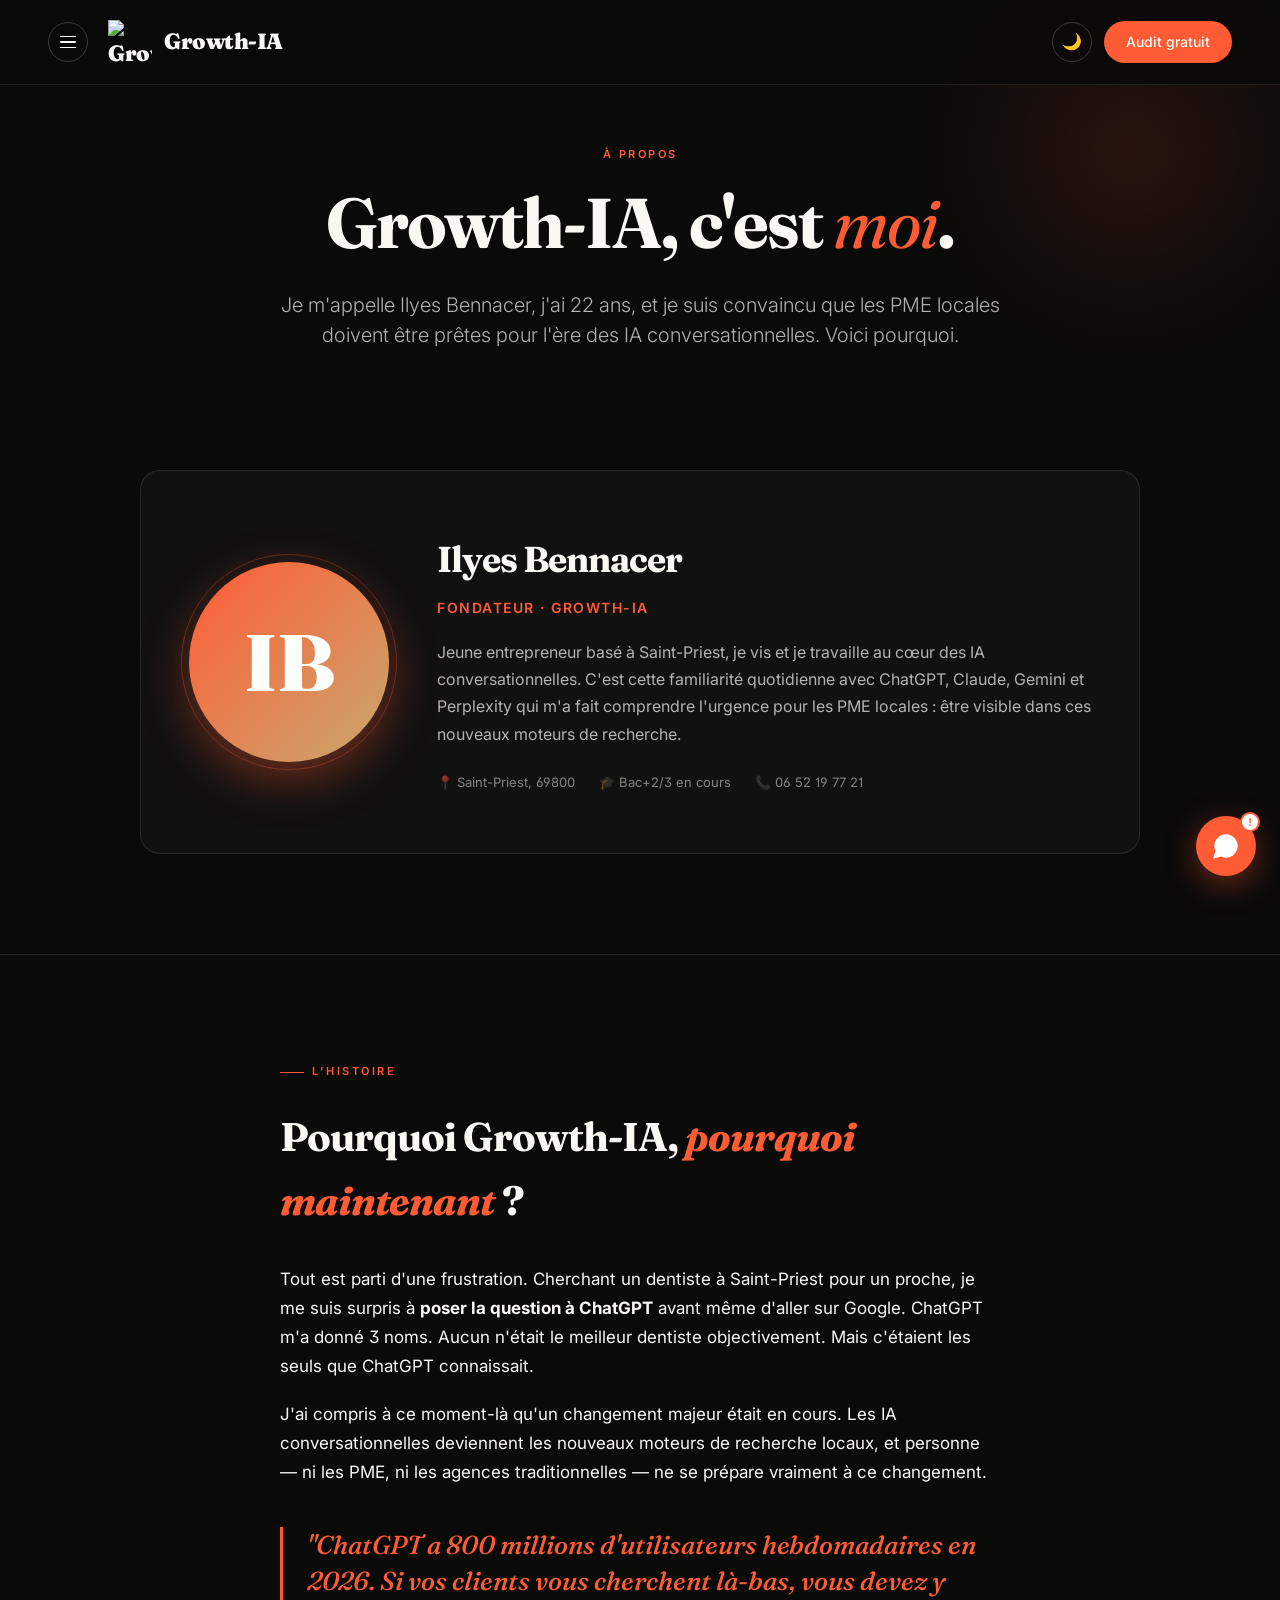
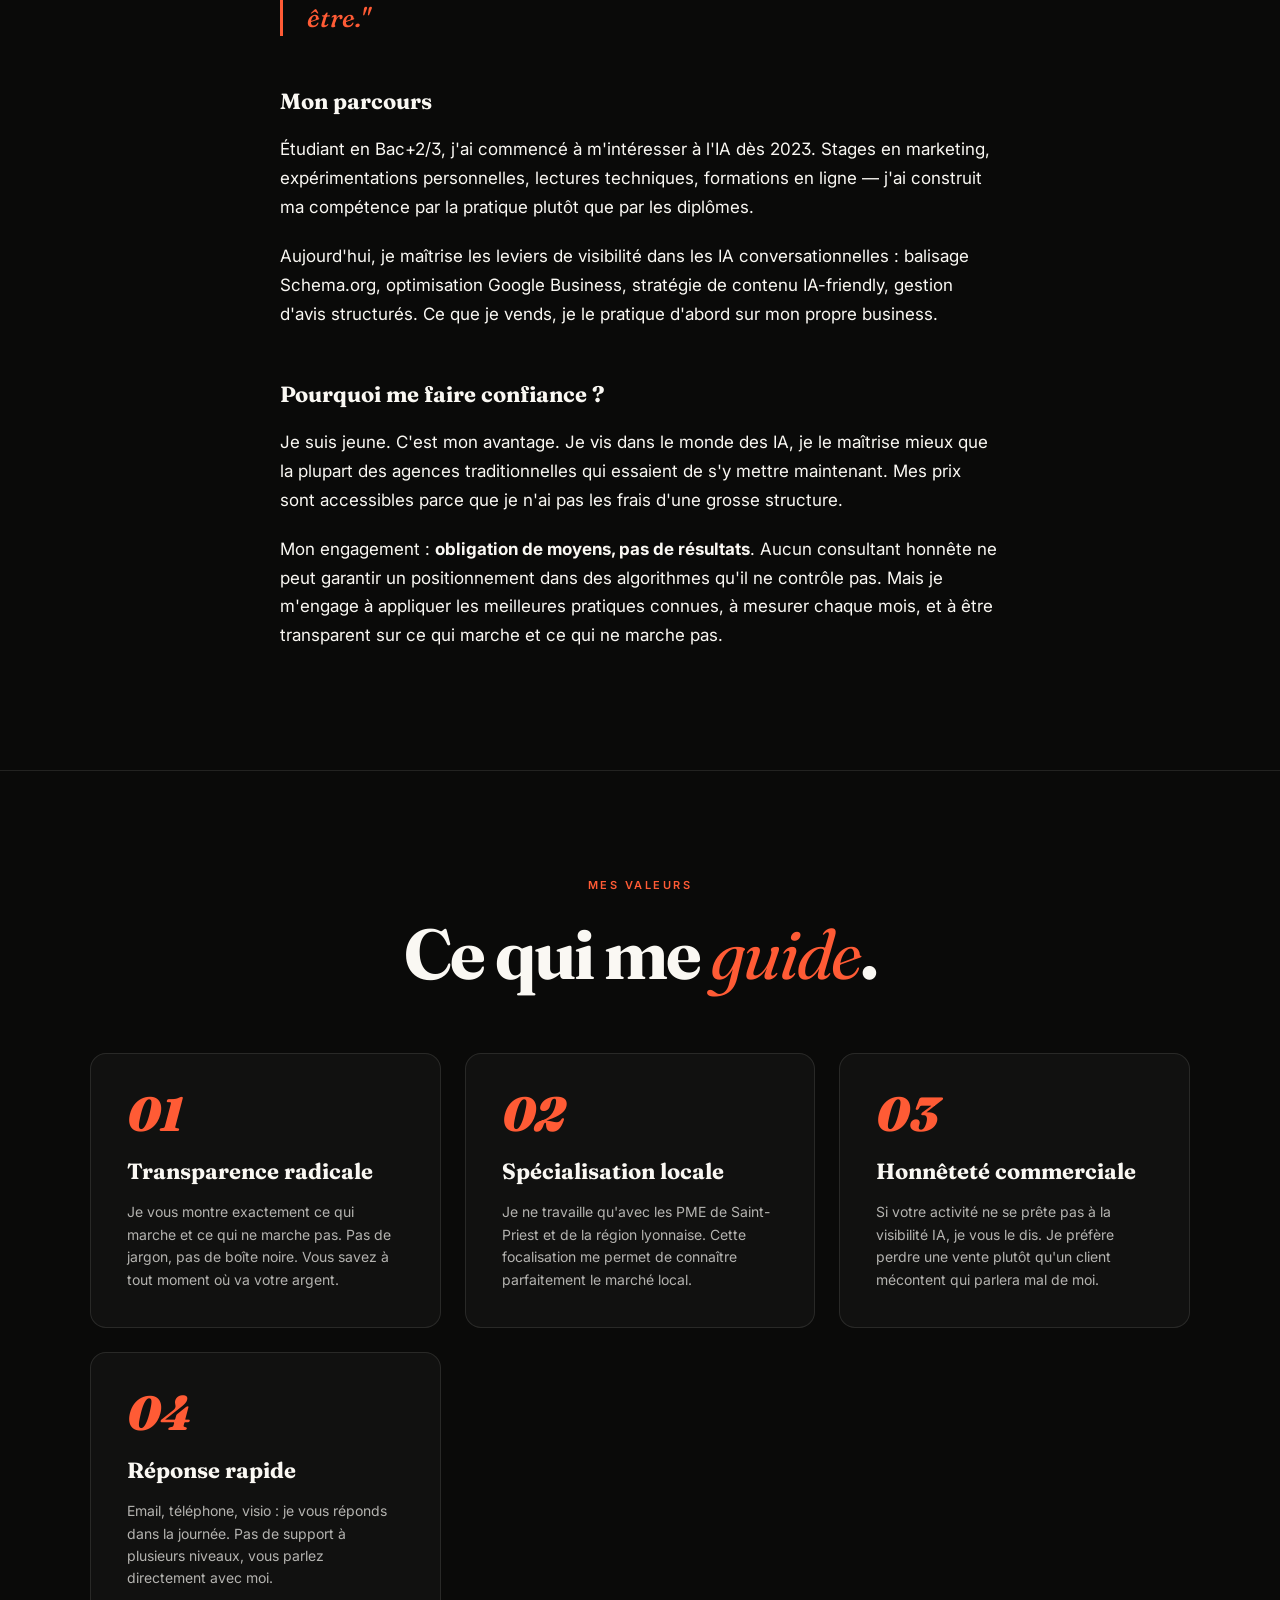
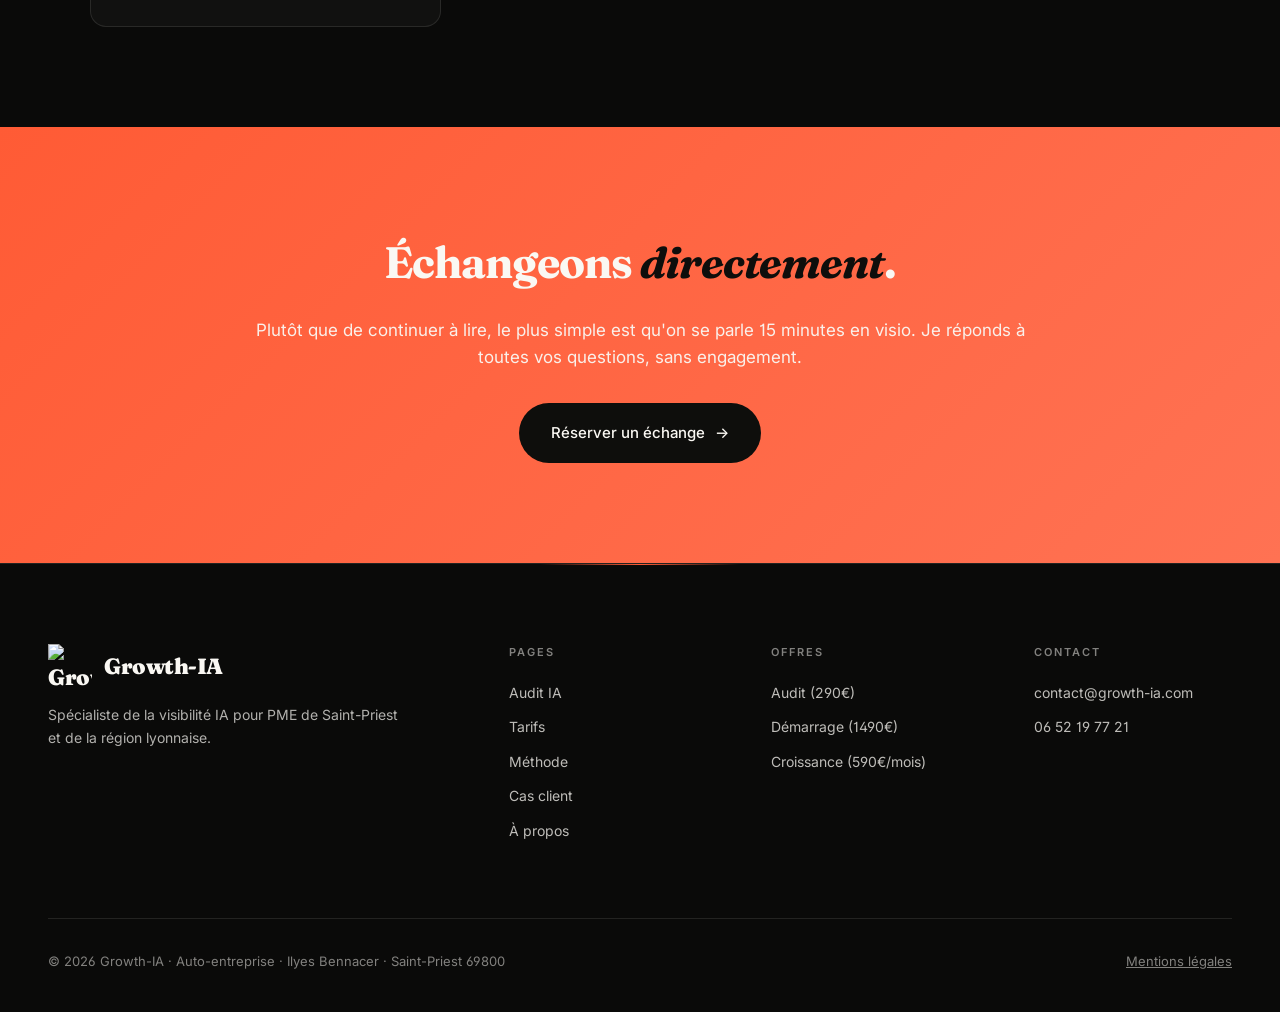
==== commit 1fc0b6f3: "logoadd" ====
--- a/apropos.html
+++ b/apropos.html
@@ -4,8 +4,26 @@
 <meta charset="UTF-8">
 <meta name="viewport" content="width=device-width, initial-scale=1.0">
 <title>À propos · Growth-IA</title>
+
+<meta property="og:type" content="website">
+<meta property="og:url" content="https://growth-ia.com/apropos.html">
+<meta property="og:title" content="À propos — Ilyes Bennacer, fondateur · Growth-IA">
+<meta property="og:description" content="Découvrez l'histoire de Growth-IA et de son fondateur Ilyes Bennacer, basé à Saint-Priest.">
+<meta property="og:image" content="https://growth-ia.com/assets/og-image.jpg">
+<meta property="og:image:width" content="1200">
+<meta property="og:image:height" content="630">
+<meta property="og:site_name" content="Growth-IA">
+<meta property="og:locale" content="fr_FR">
+
+<meta name="twitter:card" content="summary_large_image">
+<meta name="twitter:title" content="À propos — Ilyes Bennacer, fondateur · Growth-IA">
+<meta name="twitter:description" content="Découvrez l'histoire de Growth-IA et de son fondateur Ilyes Bennacer, basé à Saint-Priest.">
+<meta name="twitter:image" content="https://growth-ia.com/assets/og-image.jpg">
+
 <meta name="description" content="Ilyes Bennacer, fondateur de Growth-IA. L'histoire d'un jeune entrepreneur passionné par la visibilité IA des PME.">
-<link rel="icon" href="data:image/svg+xml,<svg xmlns=%22http://www.w3.org/2000/svg%22 viewBox=%220 0 100 100%22><circle cx=%2250%22 cy=%2250%22 r=%2240%22 fill=%22%23ff5b35%22/></svg>">
+<link rel="icon" type="image/png" sizes="32x32" href="assets/favicon.png">
+<link rel="icon" type="image/png" sizes="16x16" href="assets/favicon.png">
+<link rel="apple-touch-icon" sizes="180x180" href="assets/favicon.png">
 <link rel="preconnect" href="https://fonts.googleapis.com">
 <link rel="preconnect" href="https://fonts.gstatic.com" crossorigin>
 <link href="https://fonts.googleapis.com/css2?family=Fraunces:opsz,wght@9..144,400;9..144,500;9..144,700;9..144,900&family=Inter:wght@300;400;500;600&family=JetBrains+Mono:wght@400;500&display=swap" rel="stylesheet">
@@ -219,10 +237,7 @@
     <button class="menu-toggle" aria-label="Ouvrir le menu">
       <span class="menu-toggle-icon"><span></span><span></span><span></span></span>
     </button>
-    <a href="index.html" class="logo">
-    <span class="logo-dot"></span>
-    Growth-IA
-  </a>
+    <a href="index.html" class="logo"><img src="assets/logo-symbole.png" alt="Growth-IA" class="logo-img"><span class="logo-text">Growth-IA</span></a>
   </div>
   <div class="nav-actions">
     <button class="theme-toggle" id="themeToggle" aria-label="Changer de thème">
@@ -349,7 +364,7 @@
 <footer>
   <div class="footer-content">
     <div>
-      <a href="index.html" class="logo" style="margin-bottom: 16px;"><span class="logo-dot"></span>Growth-IA</a>
+      <a href="index.html" class="logo" style="margin-bottom: 16px;"><img src="assets/logo-symbole.png" alt="Growth-IA" class="logo-img"><span class="logo-text">Growth-IA</span></a>
       <p class="footer-brand">Spécialiste de la visibilité IA pour PME de Saint-Priest et de la région lyonnaise.</p>
     </div>
     <div class="footer-col"><h4>Pages</h4><a href="audit.html">Audit IA</a><a href="tarifs.html">Tarifs</a><a href="methode.html">Méthode</a><a href="cas-client.html">Cas client</a><a href="apropos.html">À propos</a></div>
--- a/styles.css
+++ b/styles.css
@@ -107,8 +107,20 @@
   text-decoration: none;
   display: flex;
   align-items: center;
-  gap: 8px;
+  gap: 12px;
   z-index: 101;
+}
+.logo-img {
+  width: 44px;
+  height: 44px;
+  object-fit: contain;
+  display: block;
+}
+.logo-text {
+  font-family: 'Fraunces', serif;
+  font-weight: 900;
+  letter-spacing: -0.5px;
+  font-size: 22px;
 }
 
 .nav-left {
@@ -250,15 +262,15 @@
 .nav-panel {
   position: fixed;
   top: 0;
-  right: 0;
+  left: 0;
   width: 420px;
   max-width: 90vw;
   height: 100vh;
   background: var(--bg);
-  border-left: 1px solid var(--border);
+  border-right: 1px solid var(--border);
   z-index: 100;
   padding: 100px 48px 48px;
-  transform: translateX(100%);
+  transform: translateX(-100%);
   transition: transform 0.5s cubic-bezier(0.4, 0, 0.2, 1);
   display: flex;
   flex-direction: column;
@@ -296,7 +308,7 @@
   justify-content: space-between;
   transition: all 0.3s;
   opacity: 0;
-  transform: translateX(20px);
+  transform: translateX(-20px);
   text-align: left;
 }
 .nav-panel.open .nav-links a {
